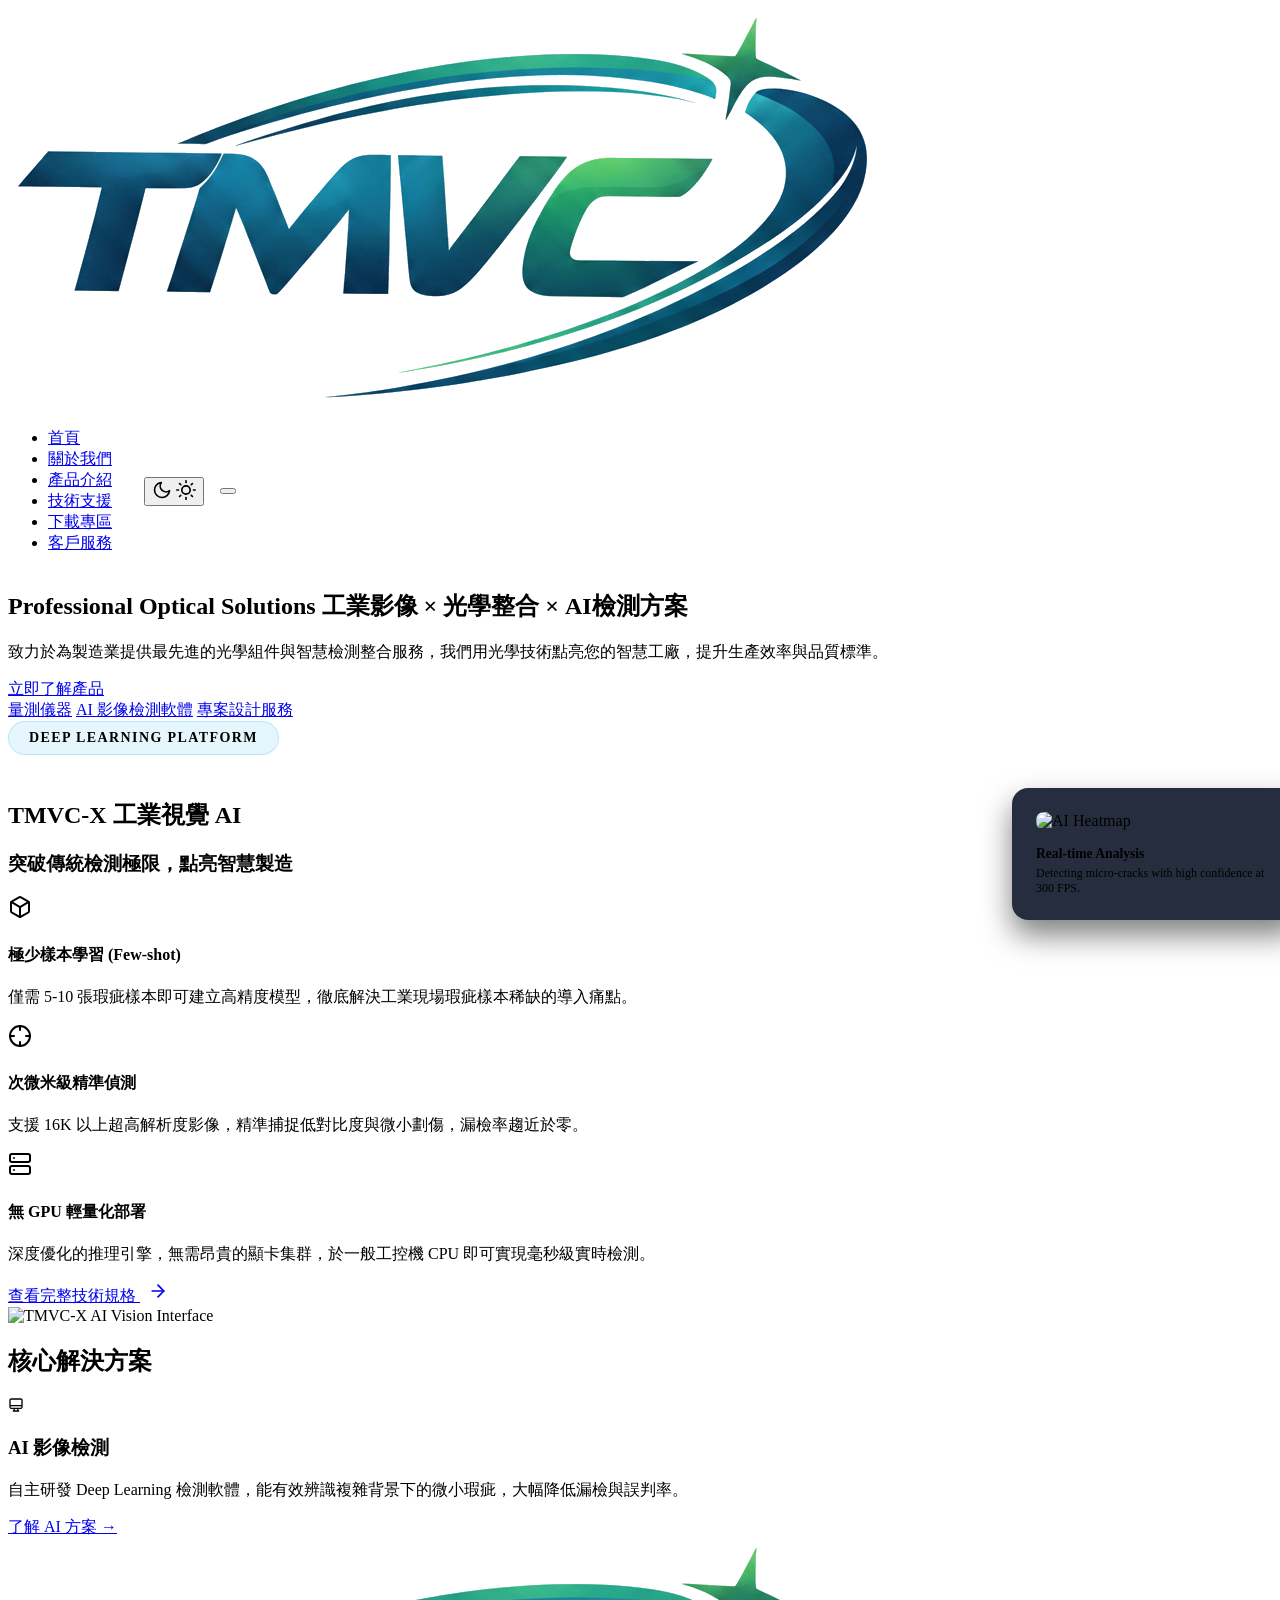
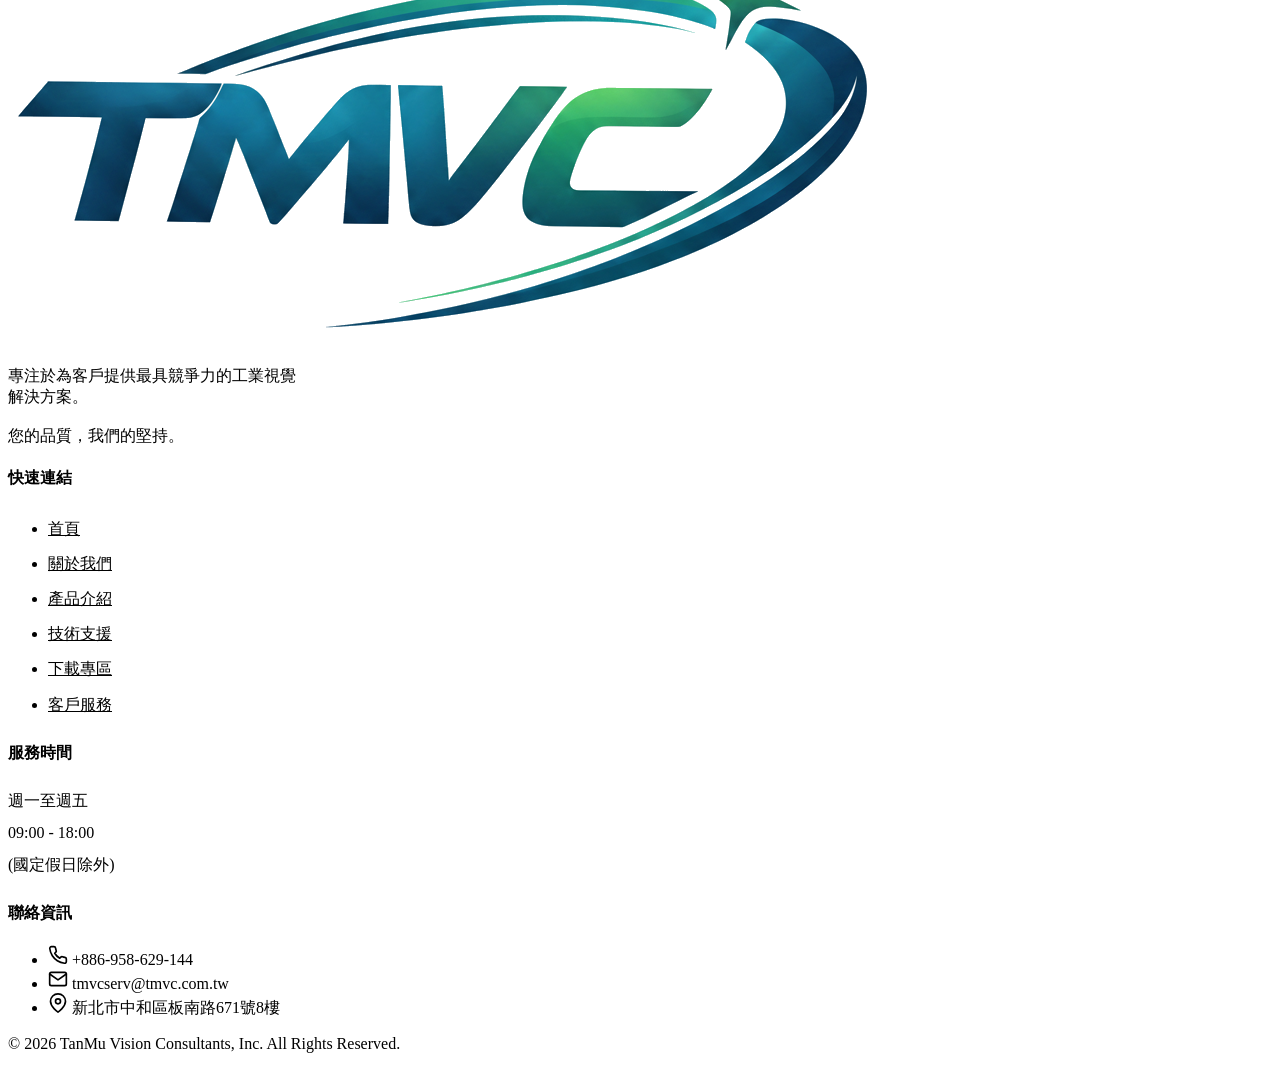
==== index.html @ 7041d78e "LOGO Rename" ====
<!DOCTYPE html>
<html lang="zh-TW">

<head>
    <meta charset="UTF-8">
    <meta name="viewport" content="width=device-width, initial-scale=1.0">
    <title>天目科技 | 工業影像與光學整合專家</title>
    <meta name="description" content="天目科技 - 專業工業影像、光學整合與AI檢測方案提供商。">

    <!-- Google Fonts -->
    <link rel="preconnect" href="https://fonts.googleapis.com">
    <link rel="preconnect" href="https://fonts.gstatic.com" crossorigin>
    <link
        href="https://fonts.googleapis.com/css2?family=Noto+Sans+TC:wght@300;400;500;700&family=Inter:wght@400;500;600;700&display=swap"
        rel="stylesheet">

    <link rel="stylesheet" href="styles.css">
    <link rel="stylesheet" href="index.css">
    <script>
        (function () {
            const savedTheme = sessionStorage.getItem('theme') || 'dark';
            document.documentElement.setAttribute('data-theme', savedTheme);
        })();
    </script>
</head>

<body>

    <!-- Header -->
    <header id="mainHeader">
        <div class="container nav-container">
            <a href="index.html" class="logo">
                <img src="images/TMVC_Logo.png" alt="天目科技">
            </a>

            <div class="header-right" style="display: flex; align-items: center; gap: 2rem;">
                <nav id="navMenu">
                    <ul>
                        <li><a href="index.html" class="active">首頁</a></li>
                        <li><a href="about.html">關於我們</a></li>
                        <li><a href="products.html">產品介紹</a></li>
                        <li><a href="support.html">技術支援</a></li>
                        <li><a href="downloads.html">下載專區</a></li>
                        <li><a href="contact.html">客戶服務</a></li>
                    </ul>
                </nav>

                <div class="header-actions" style="display: flex; align-items: center; gap: 1rem;">
                    <button class="theme-toggle" id="themeToggle" title="切換亮/暗模式">
                        <svg class="moon-icon" xmlns="http://www.w3.org/2000/svg" width="20" height="20"
                            viewBox="0 0 24 24" fill="none" stroke="currentColor" stroke-width="2"
                            stroke-linecap="round" stroke-linejoin="round">
                            <path d="M21 12.79A9 9 0 1 1 11.21 3 7 7 0 0 0 21 12.79z"></path>
                        </svg>
                        <svg class="sun-icon" xmlns="http://www.w3.org/2000/svg" width="20" height="20"
                            viewBox="0 0 24 24" fill="none" stroke="currentColor" stroke-width="2"
                            stroke-linecap="round" stroke-linejoin="round">
                            <circle cx="12" cy="12" r="5"></circle>
                            <line x1="12" y1="1" x2="12" y2="3"></line>
                            <line x1="12" y1="21" x2="12" y2="23"></line>
                            <line x1="4.22" y1="4.22" x2="5.64" y2="5.64"></line>
                            <line x1="18.36" y1="18.36" x2="19.78" y2="19.78"></line>
                            <line x1="1" y1="12" x2="3" y2="12"></line>
                            <line x1="21" y1="12" x2="23" y2="12"></line>
                            <line x1="4.22" y1="19.78" x2="5.64" y2="18.36"></line>
                            <line x1="18.36" y1="5.64" x2="19.78" y2="4.22"></line>
                        </svg>
                    </button>

                    <button class="mobile-nav-toggle" id="mobileNavToggle" aria-label="切換選單">
                        <span></span>
                        <span></span>
                        <span></span>
                    </button>
                </div>
            </div>
        </div>
    </header>

    <!-- Mobile Nav Overlay -->
    <div class="nav-overlay" id="navOverlay"></div>


    <!-- Hero Section -->
    <section class="hero">
        <div class="hero-bg"></div>
        <div class="hero-overlay"></div>
        <div class="hero-content">
            <h1>
                <span>Professional Optical Solutions</span>
                工業影像 × 光學整合 × AI檢測方案
            </h1>
            <p>致力於為製造業提供最先進的光學組件與智慧檢測整合服務，我們用光學技術點亮您的智慧工廠，提升生產效率與品質標準。</p>
            <a href="products.html" class="btn-primary">立即了解產品</a>
        </div>
    </section>

    <!-- Product Category Quick Access -->
    <section class="quick-access-section">
        <div class="container">
            <h2 class="section-title" style="display:none;">產品分類</h2> <!-- Hidden title for accessibility/structure -->
            <div class="category-grid">
                <!-- <a href="cameras.html" class="cat-btn">工業相機</a> -->
                <a href="measuring.html" class="cat-btn">量測儀器</a>
                <a href="software.html" class="cat-btn">AI 影像檢測軟體</a>
                <a href="products.html" class="cat-btn">專案設計服務</a>
            </div>
        </div>
    </section>

    <!-- Featured AI Solution -->
    <section class="ai-showcase">
        <div class="container">
            <div class="ai-showcase-grid">
                <!-- Left: Content -->
                <div class="ai-content">
                    <span class="badge"
                        style="display:inline-block; padding: 0.5rem 1.25rem; background: rgba(14, 165, 233, 0.1); color: var(--primary); border-radius: 50px; font-size: 0.875rem; font-weight: 600; margin-bottom: 1.5rem; text-transform: uppercase; letter-spacing: 0.1em; border: 1px solid rgba(14, 165, 233, 0.2);">Deep
                        Learning Platform</span>
                    <h2>TMVC-X 工業視覺 AI</h2>
                    <h3>突破傳統檢測極限，點亮智慧製造</h3>
                    <div class="ai-features-list">
                        <div class="ai-feature-item">
                            <div class="ai-feature-icon">
                                <svg xmlns="http://www.w3.org/2000/svg" width="24" height="24" viewBox="0 0 24 24"
                                    fill="none" stroke="currentColor" stroke-width="2" stroke-linecap="round"
                                    stroke-linejoin="round">
                                    <path
                                        d="M21 16V8a2 2 0 0 0-1-1.73l-7-4a2 2 0 0 0-2 0l-7 4A2 2 0 0 0 3 8v8a2 2 0 0 0 1 1.73l7 4a2 2 0 0 0 2 0l7-4A2 2 0 0 0 21 16z">
                                    </path>
                                    <polyline points="3.27 6.96 12 12.01 20.73 6.96"></polyline>
                                    <line x1="12" y1="22.08" x2="12" y2="12"></line>
                                </svg>
                            </div>
                            <div class="ai-feature-text">
                                <h4>極少樣本學習 (Few-shot)</h4>
                                <p>僅需 5-10 張瑕疵樣本即可建立高精度模型，徹底解決工業現場瑕疵樣本稀缺的導入痛點。</p>
                            </div>
                        </div>
                        <div class="ai-feature-item">
                            <div class="ai-feature-icon">
                                <svg xmlns="http://www.w3.org/2000/svg" width="24" height="24" viewBox="0 0 24 24"
                                    fill="none" stroke="currentColor" stroke-width="2" stroke-linecap="round"
                                    stroke-linejoin="round">
                                    <circle cx="12" cy="12" r="10"></circle>
                                    <line x1="22" y1="12" x2="18" y2="12"></line>
                                    <line x1="6" y1="12" x2="2" y2="12"></line>
                                    <line x1="12" y1="6" x2="12" y2="2"></line>
                                    <line x1="12" y1="22" x2="12" y2="18"></line>
                                </svg>
                            </div>
                            <div class="ai-feature-text">
                                <h4>次微米級精準偵測</h4>
                                <p>支援 16K 以上超高解析度影像，精準捕捉低對比度與微小劃傷，漏檢率趨近於零。</p>
                            </div>
                        </div>
                        <div class="ai-feature-item">
                            <div class="ai-feature-icon">
                                <svg xmlns="http://www.w3.org/2000/svg" width="24" height="24" viewBox="0 0 24 24"
                                    fill="none" stroke="currentColor" stroke-width="2" stroke-linecap="round"
                                    stroke-linejoin="round">
                                    <rect x="2" y="2" width="20" height="8" rx="2" ry="2"></rect>
                                    <rect x="2" y="14" width="20" height="8" rx="2" ry="2"></rect>
                                    <line x1="6" y1="6" x2="6" y2="6.01"></line>
                                    <line x1="6" y1="18" x2="6" y2="18.01"></line>
                                </svg>
                            </div>
                            <div class="ai-feature-text">
                                <h4>無 GPU 輕量化部署</h4>
                                <p>深度優化的推理引擎，無需昂貴的顯卡集群，於一般工控機 CPU 即可實現毫秒級實時檢測。</p>
                            </div>
                        </div>
                    </div>
                    <a href="software.html" class="btn-primary">
                        查看完整技術規格
                        <svg xmlns="http://www.w3.org/2000/svg" width="20" height="20" viewBox="0 0 24 24" fill="none"
                            stroke="currentColor" stroke-width="2" stroke-linecap="round" stroke-linejoin="round"
                            style="margin-left:8px;">
                            <line x1="5" y1="12" x2="19" y2="12"></line>
                            <polyline points="12 5 19 12 12 19"></polyline>
                        </svg>
                    </a>
                </div>

                <!-- Right: Image with decorative elements -->
                <div class="ai-image-box">
                    <div class="ai-main-img">
                        <img src="images/ai_vision_dashboard.png" alt="TMVC-X AI Vision Interface" id="mainAiImg">
                    </div>
                    <!-- Secondary floating image or scan effect overlay could be added here later -->
                    <div class="ai-floating-card"
                        style="position: absolute; bottom: -20px; right: -20px; background: rgba(15, 23, 42, 0.9); padding: 1.5rem; border-radius: 16px; border: 1px solid var(--accent); backdrop-filter: blur(10px); box-shadow: 0 15px 30px rgba(0,0,0,0.5); z-index: 5; max-width: 240px; animation: float 6s ease-in-out infinite;">
                        <img src="images/ai_defect_heatmap.png" alt="AI Heatmap"
                            style="border-radius: 8px; margin-bottom: 1rem;">
                        <div
                            style="font-size: 0.85rem; font-weight: 600; color: var(--accent); margin-bottom: 0.25rem;">
                            Real-time Analysis</div>
                        <div style="font-size: 0.75rem; color: var(--text-gray);">Detecting micro-cracks with high
                            confidence at 300 FPS.</div>
                    </div>
                </div>
            </div>
        </div>
    </section>

    <!-- Core Solutions Cards -->
    <section class="features" id="products">
        <div class="container">
            <h2 class="section-title">核心解決方案</h2>
            <div class="features-grid">
                <!-- Card 1 (Temporarily Hidden)
                <div class="card">
                    <div class="card-icon">
                        <svg xmlns="http://www.w3.org/2000/svg" fill="none" viewBox="0 0 24 24" stroke="currentColor"
                            stroke-width="2" width="1em" height="1em">
                            <path stroke-linecap="round" stroke-linejoin="round"
                                d="M3 9a2 2 0 012-2h.93a2 2 0 001.664-.89l.812-1.22A2 2 0 0110.07 4h3.86a2 2 0 011.664.89l.812 1.22A2 2 0 0018.07 7H19a2 2 0 012 2v9a2 2 0 01-2 2H5a2 2 0 01-2-2V9z" />
                            <path stroke-linecap="round" stroke-linejoin="round" d="M15 13a3 3 0 11-6 0 3 3 0 016 0z" />
                        </svg>
                    </div>
                    <h3>工業相機</h3>
                    <p>提供面陣、線掃描及 3D 相機等多元選擇。具備高解析度、高幀率特性，滿足半導體、面板等精密產業需求。</p>
                    <a href="cameras.html" class="card-link">查看系列產品 <span>&rarr;</span></a>
                </div>
                -->

                <!-- Card 2 -->
                <!-- Card 2 (Temporarily Hidden)
                <div class="card">
                    <div class="card-icon">
                        <svg xmlns="http://www.w3.org/2000/svg" fill="none" viewBox="0 0 24 24" stroke="currentColor"
                            stroke-width="2" width="1em" height="1em">
                            <path stroke-linecap="round" stroke-linejoin="round" d="M15 12a3 3 0 11-6 0 3 3 0 016 0z" />
                            <path stroke-linecap="round" stroke-linejoin="round"
                                d="M2.458 12C3.732 7.943 7.523 5 12 5c4.478 0 8.268 2.943 9.542 7-1.274 4.057-5.064 7-9.542 7-4.477 0-8.268-2.943-9.542-7z" />
                        </svg>
                    </div>
                    <h3>光學鏡頭與光源</h3>
                    <p>精選遠心鏡頭、微距鏡頭及專業機器視覺光源。針對不同材質與環境，提供最佳成像解決方案。</p>
                    <a href="products.html" class="card-link">探索光學配件 <span>&rarr;</span></a>
                </div>
                -->

                <!-- Card 3 -->
                <div class="card">
                    <div class="card-icon">
                        <svg xmlns="http://www.w3.org/2000/svg" fill="none" viewBox="0 0 24 24" stroke="currentColor"
                            stroke-width="2" width="1em" height="1em">
                            <path stroke-linecap="round" stroke-linejoin="round"
                                d="M9.75 17L9 20l-1 1h8l-1-1-.75-3M3 13h18M5 17h14a2 2 0 002-2V5a2 2 0 00-2-2H5a2 2 0 00-2 2v10a2 2 0 002 2z" />
                        </svg>
                    </div>
                    <h3>AI 影像檢測</h3>
                    <p>自主研發 Deep Learning 檢測軟體，能有效辨識複雜背景下的微小瑕疵，大幅降低漏檢與誤判率。</p>
                    <a href="software.html" class="card-link">了解 AI 方案 <span>&rarr;</span></a>
                </div>
            </div>
        </div>
    </section>

    <!-- Footer -->
    <footer>
        <div class="container">
            <div class="footer-grid">
                <div class="footer-col">
                    <div class="logo" style="margin-bottom: 1.5rem;">
                        <img src="images/TMVC_Logo.png" alt="天目科技">
                    </div>
                    <p style="color: var(--text-gray); max-width: 300px;">
                        專注於為客戶提供最具競爭力的工業視覺解決方案。
                        <br><br>
                        您的品質，我們的堅持。
                    </p>
                </div>

                <div class="footer-col">
                    <h4>快速連結</h4>
                    <ul style="line-height: 2.2;">
                        <li><a href="index.html" style="color: var(--text-gray);">首頁</a></li>
                        <li><a href="about.html" style="color: var(--text-gray);">關於我們</a></li>
                        <li><a href="products.html" style="color: var(--text-gray);">產品介紹</a></li>
                        <li><a href="support.html" style="color: var(--text-gray);">技術支援</a></li>
                        <li><a href="downloads.html" style="color: var(--text-gray);">下載專區</a></li>
                        <li><a href="contact.html" style="color: var(--text-gray);">客戶服務</a></li>
                    </ul>
                </div>

                <div class="footer-col">
                    <h4>服務時間</h4>
                    <p style="color: var(--text-gray); line-height: 2;">
                        週一至週五<br>
                        09:00 - 18:00<br>
                        (國定假日除外)
                    </p>
                </div>

                <div class="footer-col">
                    <h4>聯絡資訊</h4>
                    <ul class="contact-list">
                        <li>
                            <svg xmlns="http://www.w3.org/2000/svg" width="20" height="20" viewBox="0 0 24 24"
                                fill="none" stroke="currentColor" stroke-width="2" stroke-linecap="round"
                                stroke-linejoin="round">
                                <path
                                    d="M22 16.92v3a2 2 0 0 1-2.18 2 19.79 19.79 0 0 1-8.63-3.07 19.5 19.5 0 0 1-6-6 19.79 19.79 0 0 1-3.07-8.67A2 2 0 0 1 4.11 2h3a2 2 0 0 1 2 1.72 12.84 12.84 0 0 0 .7 2.81 2 2 0 0 1-.45 2.11L8.09 9.91a16 16 0 0 0 6 6l1.27-1.27a2 2 0 0 1 2.11-.45 12.84 12.84 0 0 0 2.81.7A2 2 0 0 1 22 16.92z">
                                </path>
                            </svg>
                            <span>+886-958-629-144</span>
                        </li>
                        <li>
                            <svg xmlns="http://www.w3.org/2000/svg" width="20" height="20" viewBox="0 0 24 24"
                                fill="none" stroke="currentColor" stroke-width="2" stroke-linecap="round"
                                stroke-linejoin="round">
                                <path d="M4 4h16c1.1 0 2 .9 2 2v12c0 1.1-.9 2-2 2H4c-1.1 0-2-.9-2-2V6c0-1.1.9-2 2-2z">
                                </path>
                                <polyline points="22,6 12,13 2,6"></polyline>
                            </svg>
                            <span>tmvcserv@tmvc.com.tw</span>
                        </li>
                        <li>
                            <svg xmlns="http://www.w3.org/2000/svg" width="20" height="20" viewBox="0 0 24 24"
                                fill="none" stroke="currentColor" stroke-width="2" stroke-linecap="round"
                                stroke-linejoin="round">
                                <path d="M21 10c0 7-9 13-9 13s-9-6-9-13a9 9 0 0 1 18 0z"></path>
                                <circle cx="12" cy="10" r="3"></circle>
                            </svg>
                            <span>新北市中和區板南路671號8樓</span>
                        </li>
                    </ul>
                </div>
            </div>
            <div class="copyright">
                <p>&copy; 2026 TanMu Vision Consultants, Inc. All Rights Reserved.</p>
            </div>
        </div>
    </footer>

    <script>
        // 主題切換邏輯
        const themeToggle = document.getElementById('themeToggle');
        themeToggle.addEventListener('click', () => {
            const currentTheme = document.documentElement.getAttribute('data-theme');
            const newTheme = currentTheme === 'dark' ? 'light' : 'dark';
            document.documentElement.setAttribute('data-theme', newTheme);
            sessionStorage.setItem('theme', newTheme);
        });

        // 滾動行為邏輯 (Hide/Show Header)
        const header = document.getElementById('mainHeader');
        let lastScroll = 0;
        const scrollThreshold = 100;

        window.addEventListener('scroll', () => {
            const currentScroll = window.pageYOffset;

            if (currentScroll <= 0) {
                header.classList.remove('header-hidden');
                header.classList.remove('header-scrolled');
                return;
            }

            if (currentScroll > scrollThreshold) {
                header.classList.add('header-scrolled');
            } else {
                header.classList.remove('header-scrolled');
            }

            if (currentScroll > lastScroll && !document.body.classList.contains('nav-active')) {
                header.classList.add('header-hidden');
            } else {
                header.classList.remove('header-hidden');
            }
            lastScroll = currentScroll;
        });

        // 行動版選單切換
        const mobileNavToggle = document.getElementById('mobileNavToggle');
        const navOverlay = document.getElementById('navOverlay');
        const navLinks = document.querySelectorAll('#navMenu a');

        const toggleNav = () => {
            document.body.classList.toggle('nav-active');
        };

        mobileNavToggle.addEventListener('click', toggleNav);
        navOverlay.addEventListener('click', toggleNav);

        navLinks.forEach(link => {
            link.addEventListener('click', () => {
                document.body.classList.remove('nav-active');
            });
        });
    </script>
</body>

</html>
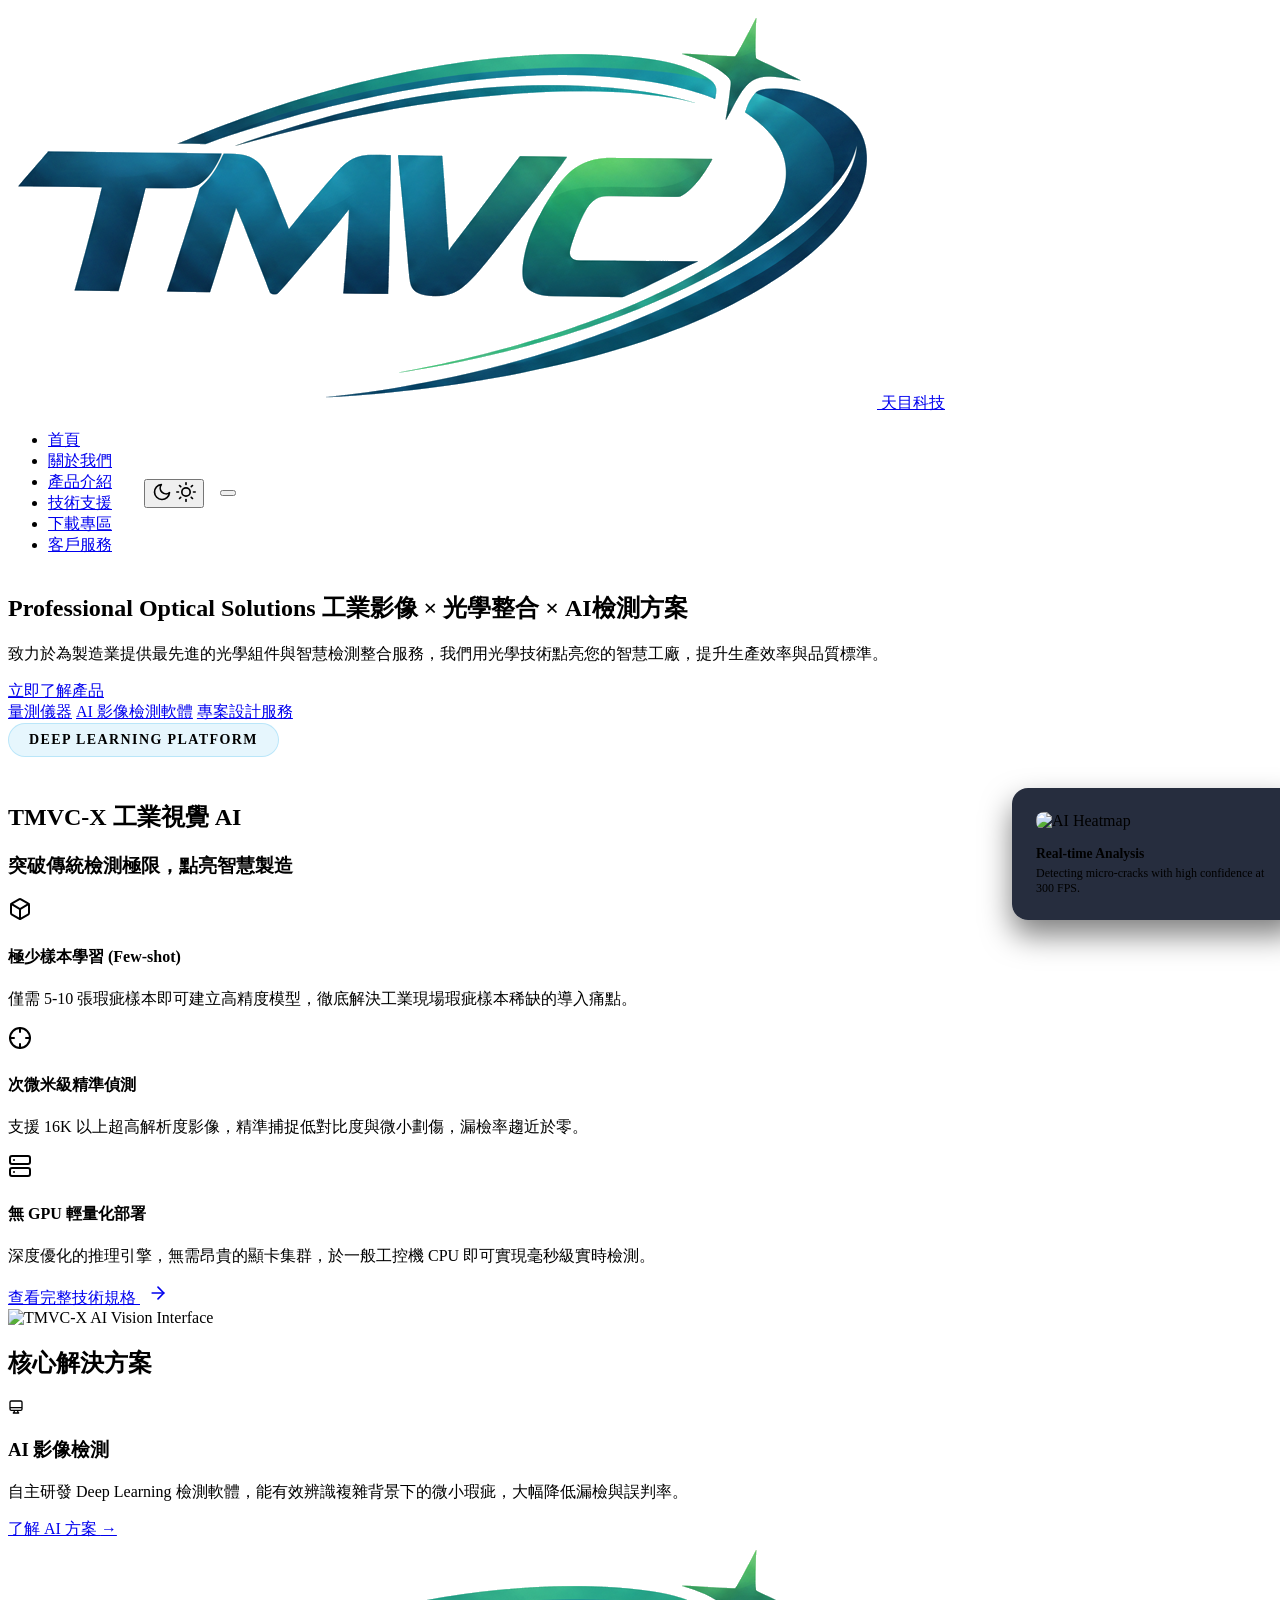
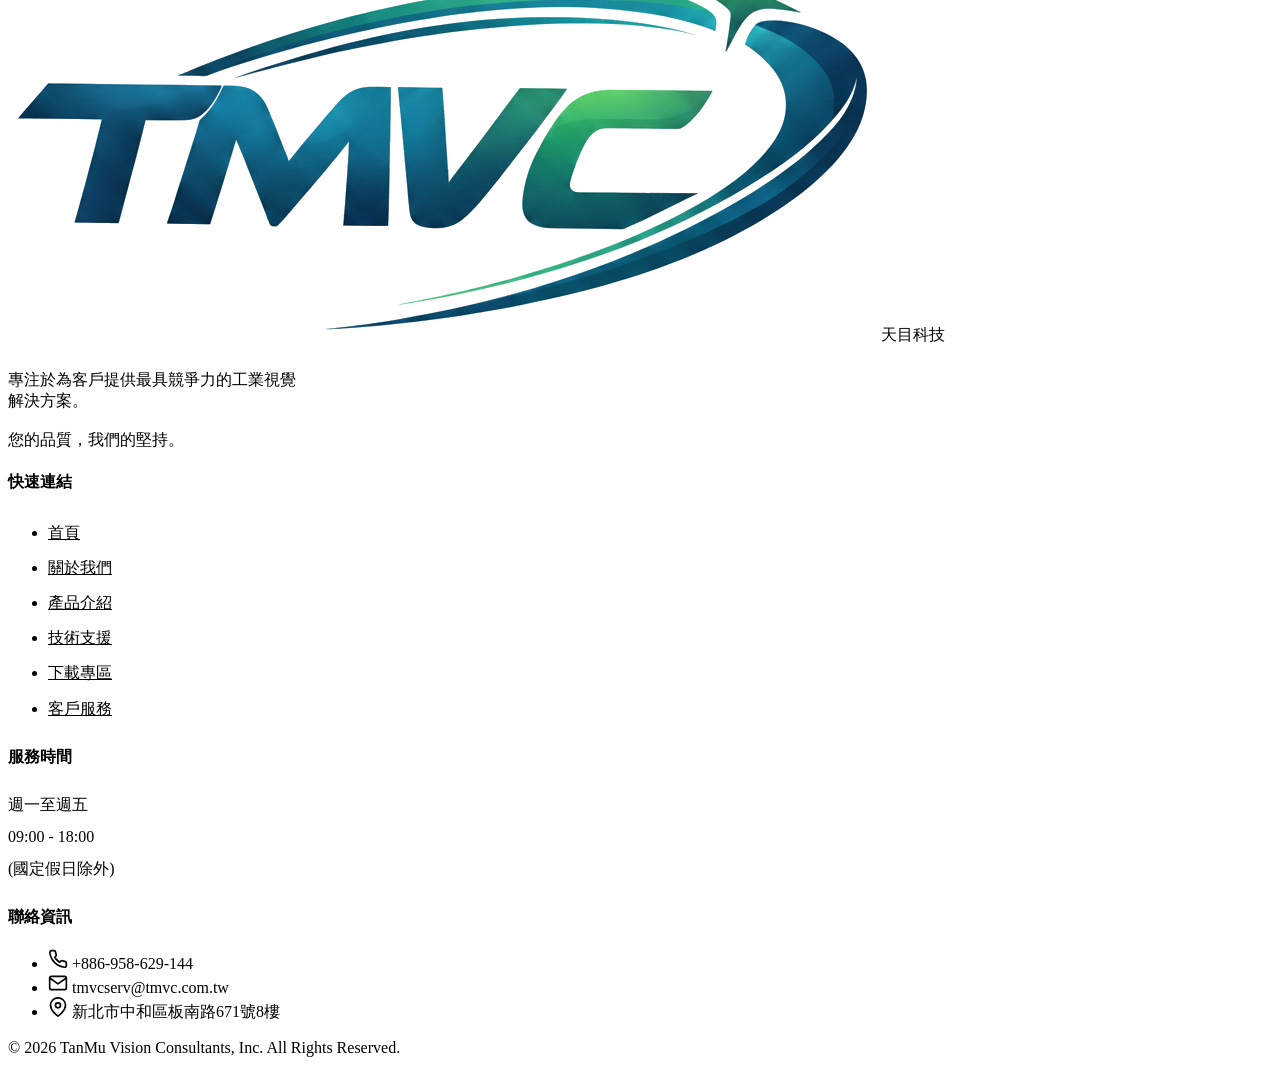
==== commit f807efe3: "Update Logo+Title" ====
--- a/index.html
+++ b/index.html
@@ -31,6 +31,7 @@
         <div class="container nav-container">
             <a href="index.html" class="logo">
                 <img src="images/TMVC_Logo.png" alt="天目科技">
+                <span>天目科技</span>
             </a>
 
             <div class="header-right" style="display: flex; align-items: center; gap: 2rem;">
@@ -265,6 +266,7 @@
                 <div class="footer-col">
                     <div class="logo" style="margin-bottom: 1.5rem;">
                         <img src="images/TMVC_Logo.png" alt="天目科技">
+                        <span>天目科技</span>
                     </div>
                     <p style="color: var(--text-gray); max-width: 300px;">
                         專注於為客戶提供最具競爭力的工業視覺解決方案。
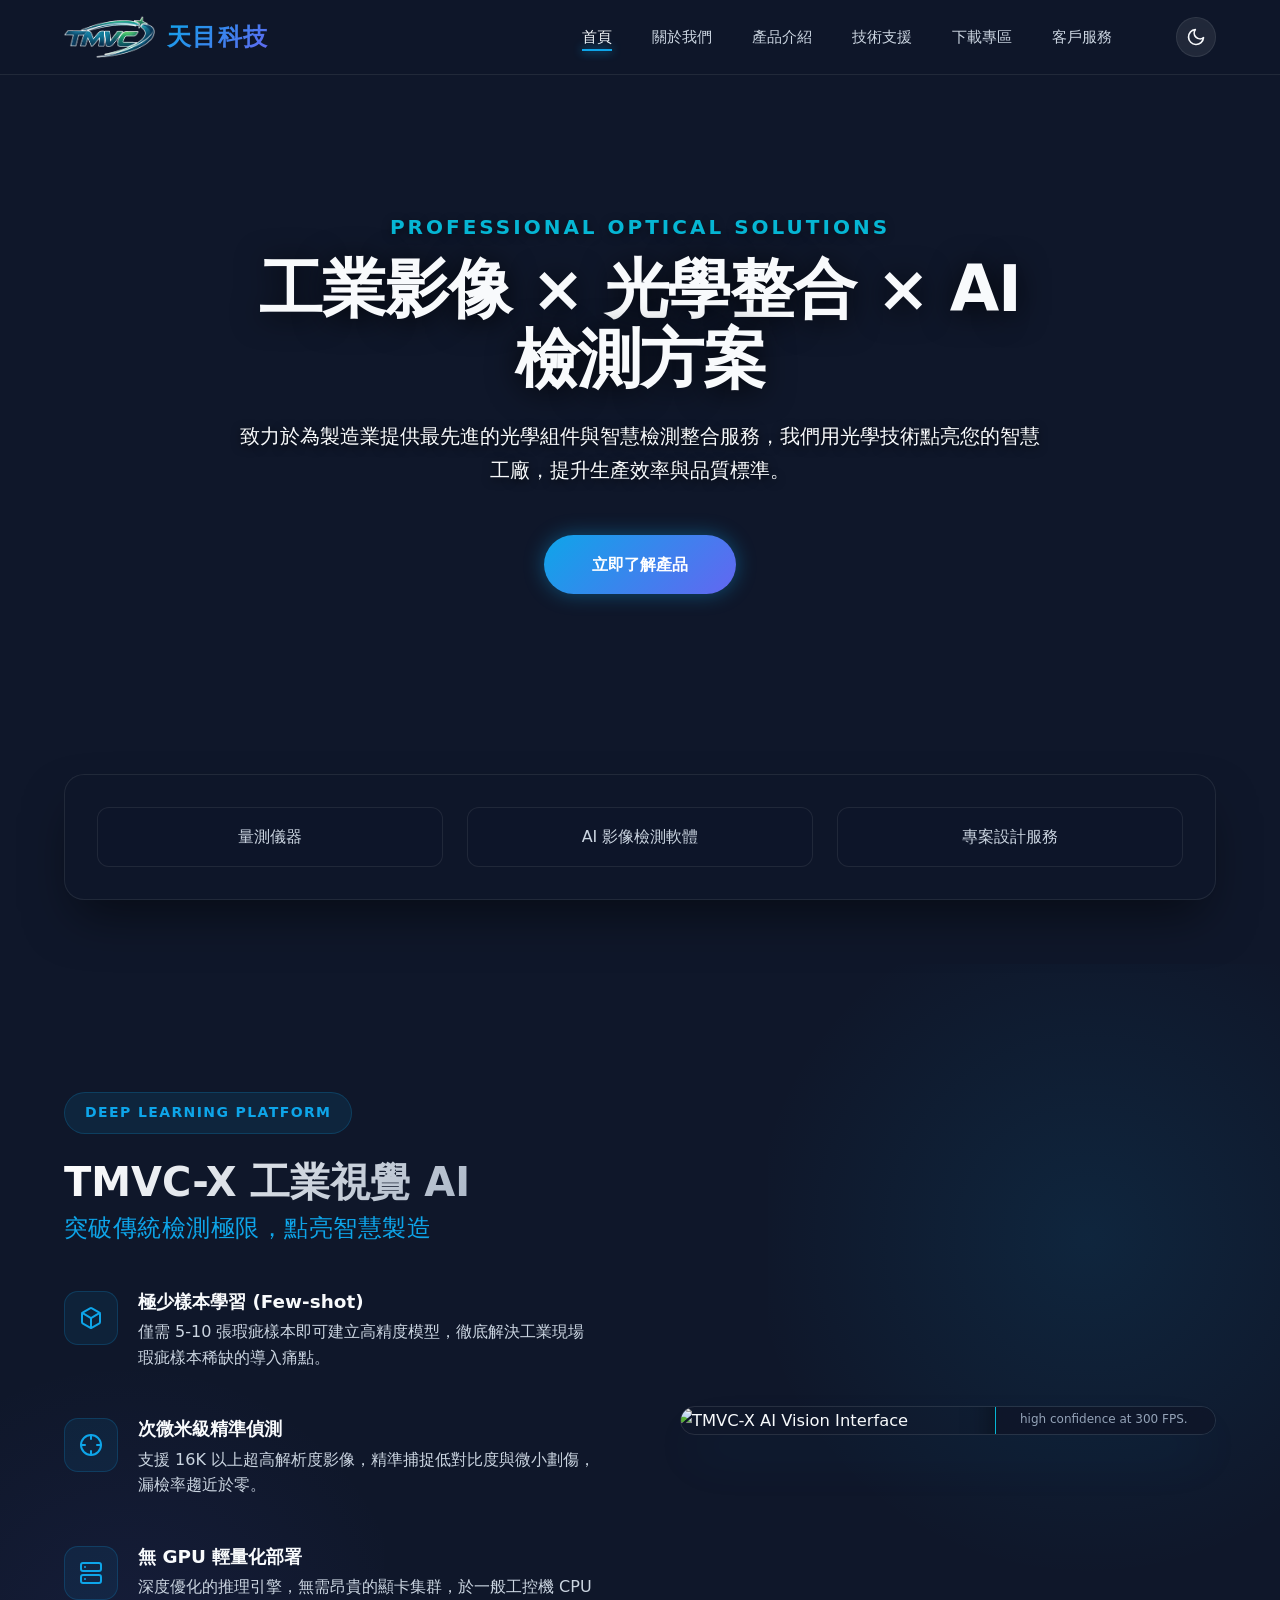
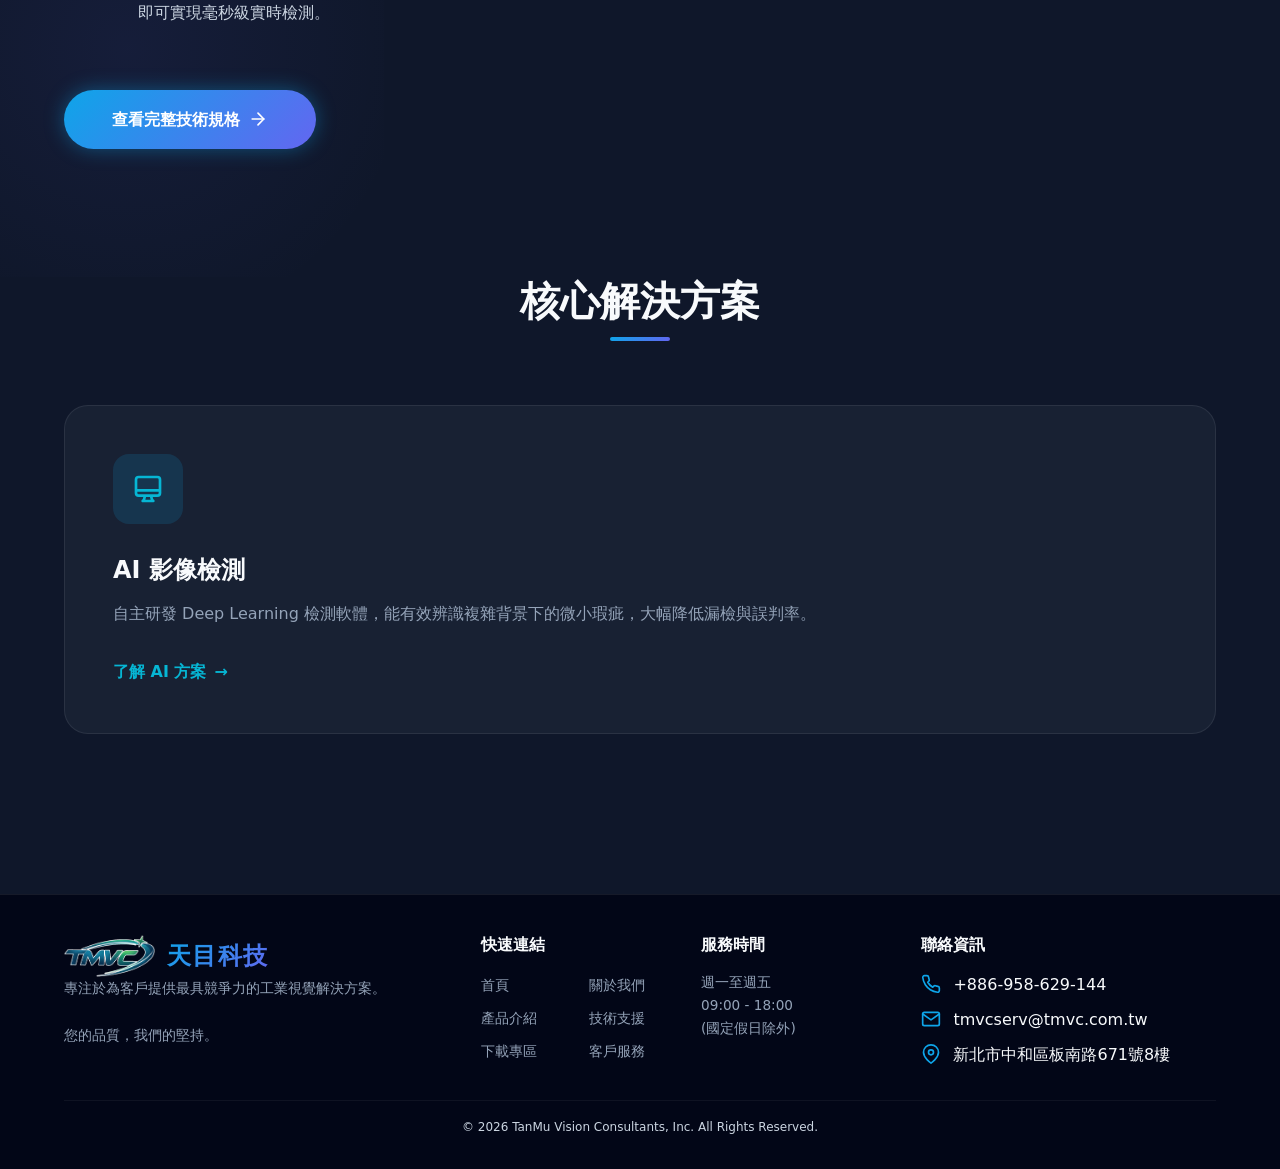
==== commit cdcd44e0: "Footer & JScripts" ====
--- a/index.html
+++ b/index.html
@@ -22,6 +22,7 @@
             document.documentElement.setAttribute('data-theme', savedTheme);
         })();
     </script>
+    <script src="main.js" defer></script>
 </head>
 
 <body>
@@ -264,11 +265,11 @@
         <div class="container">
             <div class="footer-grid">
                 <div class="footer-col">
-                    <div class="logo" style="margin-bottom: 1.5rem;">
+                    <div class="logo">
                         <img src="images/TMVC_Logo.png" alt="天目科技">
                         <span>天目科技</span>
                     </div>
-                    <p style="color: var(--text-gray); max-width: 300px;">
+                    <p>
                         專注於為客戶提供最具競爭力的工業視覺解決方案。
                         <br><br>
                         您的品質，我們的堅持。
@@ -277,19 +278,19 @@
 
                 <div class="footer-col">
                     <h4>快速連結</h4>
-                    <ul style="line-height: 2.2;">
-                        <li><a href="index.html" style="color: var(--text-gray);">首頁</a></li>
-                        <li><a href="about.html" style="color: var(--text-gray);">關於我們</a></li>
-                        <li><a href="products.html" style="color: var(--text-gray);">產品介紹</a></li>
-                        <li><a href="support.html" style="color: var(--text-gray);">技術支援</a></li>
-                        <li><a href="downloads.html" style="color: var(--text-gray);">下載專區</a></li>
-                        <li><a href="contact.html" style="color: var(--text-gray);">客戶服務</a></li>
+                    <ul class="footer-links-grid">
+                        <li><a href="index.html">首頁</a></li>
+                        <li><a href="about.html">關於我們</a></li>
+                        <li><a href="products.html">產品介紹</a></li>
+                        <li><a href="support.html">技術支援</a></li>
+                        <li><a href="downloads.html">下載專區</a></li>
+                        <li><a href="contact.html">客戶服務</a></li>
                     </ul>
                 </div>
 
                 <div class="footer-col">
                     <h4>服務時間</h4>
-                    <p style="color: var(--text-gray); line-height: 2;">
+                    <p>
                         週一至週五<br>
                         09:00 - 18:00<br>
                         (國定假日除外)
@@ -337,62 +338,6 @@
         </div>
     </footer>
 
-    <script>
-        // 主題切換邏輯
-        const themeToggle = document.getElementById('themeToggle');
-        themeToggle.addEventListener('click', () => {
-            const currentTheme = document.documentElement.getAttribute('data-theme');
-            const newTheme = currentTheme === 'dark' ? 'light' : 'dark';
-            document.documentElement.setAttribute('data-theme', newTheme);
-            sessionStorage.setItem('theme', newTheme);
-        });
-
-        // 滾動行為邏輯 (Hide/Show Header)
-        const header = document.getElementById('mainHeader');
-        let lastScroll = 0;
-        const scrollThreshold = 100;
-
-        window.addEventListener('scroll', () => {
-            const currentScroll = window.pageYOffset;
-
-            if (currentScroll <= 0) {
-                header.classList.remove('header-hidden');
-                header.classList.remove('header-scrolled');
-                return;
-            }
-
-            if (currentScroll > scrollThreshold) {
-                header.classList.add('header-scrolled');
-            } else {
-                header.classList.remove('header-scrolled');
-            }
-
-            if (currentScroll > lastScroll && !document.body.classList.contains('nav-active')) {
-                header.classList.add('header-hidden');
-            } else {
-                header.classList.remove('header-hidden');
-            }
-            lastScroll = currentScroll;
-        });
-
-        // 行動版選單切換
-        const mobileNavToggle = document.getElementById('mobileNavToggle');
-        const navOverlay = document.getElementById('navOverlay');
-        const navLinks = document.querySelectorAll('#navMenu a');
-
-        const toggleNav = () => {
-            document.body.classList.toggle('nav-active');
-        };
-
-        mobileNavToggle.addEventListener('click', toggleNav);
-        navOverlay.addEventListener('click', toggleNav);
-
-        navLinks.forEach(link => {
-            link.addEventListener('click', () => {
-                document.body.classList.remove('nav-active');
-            });
-        });
-    </script>
 </body>
 
 </html>
--- a/styles.css
+++ b/styles.css
@@ -0,0 +1,660 @@
+/* 
+   TMVC Shared Design System - Styles.css
+   天目科技 - 全站共用樣式表
+*/
+
+:root {
+    /* 品牌顏色 - 不隨主題改變 */
+    --primary: #0ea5e9;
+    --primary-dark: #0284c7;
+    --secondary: #6366f1;
+    --accent: #06b6d4;
+    --gradient-main: linear-gradient(135deg, #0ea5e9 0%, #6366f1 100%);
+
+    /* 預設暗色模式變數 (Default Dark Mode) */
+    --dark-bg: #0f172a;
+    --section-bg: #1e293b;
+    --card-bg: rgba(30, 41, 59, 0.6);
+    --text-light: #f8fafc;
+    --text-dim: #cbd5e1;
+    --text-gray: #94a3b8;
+    --glass: rgba(15, 23, 42, 0.85);
+    --nav-bg: rgba(15, 23, 42, 0.85);
+    --footer-bg: #020617;
+    --glass-border: rgba(255, 255, 255, 0.08);
+    --shadow-color: rgba(0, 0, 0, 0.5);
+    --input-bg: rgba(15, 23, 42, 0.6);
+
+    /* 間距階梯 (Spacing Scale) */
+    --space-1: 0.5rem;
+    --space-2: 1rem;
+    --space-3: 1.5rem;
+    --space-4: 2.5rem;
+    --space-5: 4rem;
+    --space-6: 6rem;
+
+    /* 尺寸與裝飾 (Sizes & Radius) */
+    --container-width: 1200px;
+    --radius-sm: 8px;
+    --radius-md: 12px;
+    --radius-lg: 20px;
+    --radius-xl: 30px;
+    --shadow-sm: 0 4px 6px -1px rgba(0, 0, 0, 0.1);
+    --shadow-md: 0 10px 15px -3px rgba(0, 0, 0, 0.2);
+    --shadow-lg: 0 20px 25px -5px rgba(0, 0, 0, 0.3);
+    --transition: all 0.3s cubic-bezier(0.4, 0, 0.2, 1);
+}
+
+/* 亮色模式覆蓋 (Light Mode Overrides) */
+[data-theme="light"] {
+    --dark-bg: #f8fafc;
+    --section-bg: #f1f5f9;
+    --card-bg: #ffffff;
+    --text-light: #0f172a;
+    --text-dim: #334155;
+    --text-gray: #64748b;
+    --glass: rgba(255, 255, 255, 0.85);
+    --nav-bg: rgba(255, 255, 255, 0.85);
+    --footer-bg: #f1f5f9;
+    --glass-border: rgba(0, 0, 0, 0.1);
+    --shadow-color: rgba(0, 0, 0, 0.1);
+    --input-bg: #ffffff;
+}
+
+[data-theme="light"] .btn-secondary {
+    background: rgba(15, 23, 42, 0.05);
+    /* 淺灰背景 */
+    color: #0f172a;
+    /* 深色文字 */
+    border-color: rgba(0, 0, 0, 0.1);
+}
+
+[data-theme="light"] .btn-secondary:hover {
+    background: rgba(15, 23, 42, 0.1);
+    border-color: var(--primary);
+}
+
+/* 基礎重設 (Reset & Base) */
+* {
+    margin: 0;
+    padding: 0;
+    box-sizing: border-box;
+}
+
+html {
+    scroll-behavior: smooth;
+}
+
+body {
+    font-family: 'Inter', 'Noto Sans TC', system-ui, -apple-system, sans-serif;
+    background-color: var(--dark-bg);
+    color: var(--text-light);
+    line-height: 1.7;
+    overflow-x: hidden;
+    -webkit-font-smoothing: antialiased;
+}
+
+a {
+    text-decoration: none;
+    color: inherit;
+    transition: var(--transition);
+}
+
+ul {
+    list-style: none;
+}
+
+img {
+    max-width: 100%;
+    display: block;
+}
+
+/* 佈局容器 (Layout Container) */
+.container {
+    max-width: var(--container-width);
+    margin: 0 auto;
+    padding: 0 var(--space-3);
+}
+
+/* 文字排版 (Typography) */
+h1,
+h2,
+h3,
+h4 {
+    font-weight: 700;
+    line-height: 1.2;
+    margin-bottom: var(--space-2);
+}
+
+h1 {
+    font-size: clamp(2.5rem, 5vw, 3.5rem);
+}
+
+h2 {
+    font-size: clamp(1.75rem, 4vw, 2.5rem);
+}
+
+h3 {
+    font-size: 1.5rem;
+}
+
+p {
+    margin-bottom: var(--space-2);
+    color: var(--text-dim);
+}
+
+.text-center {
+    text-align: center;
+}
+
+.text-gradient {
+    background: var(--gradient-main);
+    -webkit-background-clip: text;
+    background-clip: text;
+    -webkit-text-fill-color: transparent;
+}
+
+/* 標題裝飾 (Section Titles) */
+.section-title {
+    text-align: center;
+    margin-bottom: var(--space-5);
+    position: relative;
+    padding-bottom: var(--space-2);
+}
+
+.section-title::after {
+    content: '';
+    position: absolute;
+    bottom: 0;
+    left: 50%;
+    transform: translateX(-50%);
+    width: 60px;
+    height: 4px;
+    background: var(--gradient-main);
+    border-radius: 2px;
+}
+
+/* 按鈕樣式 (Buttons) */
+.btn {
+    display: inline-flex;
+    align-items: center;
+    justify-content: center;
+    gap: 12px;
+    padding: 1rem 3rem;
+    border-radius: 50px;
+    font-weight: 600;
+    cursor: pointer;
+    transition: var(--transition);
+    border: none;
+    font-family: inherit;
+    text-decoration: none;
+}
+
+.btn-primary {
+    background: var(--gradient-main);
+    color: white;
+    box-shadow: 0 0 20px rgba(14, 165, 233, 0.4);
+    display: inline-flex;
+    align-items: center;
+    justify-content: center;
+    padding: 1rem 3rem;
+    border-radius: 50px;
+    font-weight: 600;
+}
+
+.btn-primary:hover {
+    transform: translateY(-3px);
+    box-shadow: 0 0 30px rgba(14, 165, 233, 0.6);
+}
+
+.btn-secondary {
+    background: rgba(255, 255, 255, 0.1);
+    color: var(--text-light);
+    backdrop-filter: blur(4px);
+    border: 1px solid var(--glass-border);
+}
+
+.btn-secondary:hover {
+    background: rgba(255, 255, 255, 0.2);
+    border-color: var(--primary);
+}
+
+.btn-outline {
+    background: transparent;
+    border: 1px solid var(--primary);
+    color: var(--primary);
+}
+
+.btn-outline:hover {
+    background: var(--primary);
+    color: white;
+}
+
+/* 卡片基礎 (Card Base) */
+.card,
+.feature-card,
+.advantage-card,
+.challenge-card {
+    background: var(--card-bg);
+    border: 1px solid var(--glass-border);
+    border-radius: var(--radius-lg);
+    padding: var(--space-4);
+    transition: var(--transition);
+    height: 100%;
+    display: flex;
+    flex-direction: column;
+}
+
+.card:hover,
+.feature-card:hover,
+.advantage-card:hover,
+.challenge-card:hover {
+    transform: translateY(-8px);
+    border-color: var(--primary);
+    box-shadow: 0 20px 40px -10px var(--shadow-color);
+    background: var(--card-bg);
+}
+
+/* 導覽列 (Header & Nav) */
+header {
+    position: fixed;
+    top: 0;
+    width: 100%;
+    z-index: 1000;
+    padding: var(--space-2) 0;
+    background: var(--nav-bg);
+    backdrop-filter: blur(16px);
+    border-bottom: 1px solid var(--glass-border);
+    transition: background 0.3s ease, border-color 0.3s ease;
+}
+
+.nav-container {
+    display: flex;
+    justify-content: space-between;
+    align-items: center;
+}
+
+.theme-toggle {
+    background: var(--glass-border);
+    border: 1px solid var(--glass-border);
+    color: var(--text-light);
+    width: 40px;
+    height: 40px;
+    border-radius: 50%;
+    display: flex;
+    align-items: center;
+    justify-content: center;
+    cursor: pointer;
+    transition: all 0.3s ease;
+    margin-left: 2rem;
+}
+
+.theme-toggle:hover {
+    background: var(--primary);
+    color: white;
+    transform: scale(1.1);
+}
+
+.theme-toggle .sun-icon {
+    display: none;
+}
+
+[data-theme="light"] .theme-toggle .sun-icon {
+    display: block;
+}
+
+[data-theme="light"] .theme-toggle .moon-icon {
+    display: none;
+}
+
+.logo {
+    display: flex;
+    align-items: center;
+    gap: 12px;
+    text-decoration: none;
+    height: 42px;
+    /* Set a consistent height for the logo container */
+}
+
+.logo img {
+    height: 100%;
+    width: auto;
+    display: block;
+}
+
+.logo span {
+    font-size: 1.5rem;
+    font-weight: 700;
+    letter-spacing: 0.05em;
+    background: var(--gradient-main);
+    -webkit-background-clip: text;
+    background-clip: text;
+    -webkit-text-fill-color: transparent;
+}
+
+
+nav ul {
+    display: flex;
+    gap: var(--space-4);
+}
+
+nav a {
+    font-size: 0.95rem;
+    font-weight: 500;
+    color: var(--text-dim);
+    position: relative;
+}
+
+nav a:hover,
+nav a.active {
+    color: var(--text-light);
+}
+
+nav a.active::after {
+    content: '';
+    position: absolute;
+    bottom: -5px;
+    left: 0;
+    width: 100%;
+    height: 2px;
+    background: var(--primary);
+    box-shadow: 0 0 10px var(--primary);
+}
+
+/* 頁面英雄區塊 (Common Hero) */
+.page-hero {
+    padding: 180px 0 80px;
+    background: radial-gradient(circle at 50% 0%, rgba(14, 165, 233, 0.15), transparent 60%);
+    text-align: center;
+}
+
+/* 頁尾 (Footer) */
+footer {
+    background: var(--footer-bg);
+    padding: var(--space-4) 0 var(--space-2);
+    border-top: 1px solid var(--glass-border);
+    margin-top: var(--space-5);
+    transition: background 0.3s ease, border-color 0.3s ease;
+}
+
+.footer-grid {
+    display: grid;
+    grid-template-columns: 2fr 1fr 1fr 1.5fr;
+    gap: var(--space-3);
+    border-bottom: 1px solid rgba(255, 255, 255, 0.05);
+    padding-bottom: var(--space-3);
+    margin-bottom: var(--space-2);
+}
+
+.footer-col h4 {
+    color: var(--text-light);
+    margin-bottom: var(--space-2);
+    font-size: 1rem;
+}
+
+.footer-col ul li {
+    margin-bottom: var(--space-1);
+}
+
+.footer-col p,
+.footer-col a {
+    color: var(--text-gray);
+    font-size: 0.85rem;
+}
+
+.footer-col a:hover {
+    color: var(--primary);
+    padding-left: 5px;
+}
+
+.footer-links-grid {
+    display: grid;
+    grid-template-columns: repeat(2, 1fr);
+    gap: 6px 20px;
+    margin-top: 2px;
+}
+
+.footer-links-grid li {
+    margin-bottom: 0 !important;
+}
+
+.footer-links-grid a {
+    white-space: nowrap;
+}
+
+@media (max-width: 480px) {
+    .footer-links-grid {
+        grid-template-columns: 1fr;
+    }
+}
+
+.contact-list li {
+    display: flex;
+    align-items: center;
+    gap: 12px;
+}
+
+.contact-list svg {
+    flex-shrink: 0;
+    color: var(--primary);
+}
+
+.copyright {
+    text-align: center;
+    color: #475569;
+    font-size: 0.75rem;
+}
+
+/* 響應式調整 (Responsive) */
+@media (max-width: 1024px) {
+    .container {
+        padding: 0 var(--space-2);
+    }
+
+    .footer-grid {
+        grid-template-columns: 1fr 1fr;
+        gap: var(--space-4);
+    }
+}
+
+@media (max-width: 768px) {
+    footer {
+        padding: 3rem 0 1.5rem;
+    }
+
+    .footer-grid {
+        grid-template-columns: 1fr 1fr;
+        gap: 2rem;
+    }
+
+    .footer-col:first-child {
+        grid-column: span 2;
+        margin-bottom: 0.5rem;
+    }
+
+    .footer-col:first-child p {
+        display: none;
+    }
+
+    .footer-col:last-child {
+        grid-column: span 2;
+        margin-top: 1rem;
+    }
+
+    .footer-col h4 {
+        margin-bottom: 1rem;
+        font-size: 1rem;
+    }
+}
+
+/* Global Mobile Navigation & Header Scroll Behavior */
+@media (max-width: 991px) {
+    header {
+        padding: 1rem 0;
+    }
+
+    .nav-container {
+        flex-direction: row;
+        justify-content: space-between;
+        align-items: center;
+        position: relative;
+    }
+
+    nav {
+        position: fixed;
+        top: 0;
+        right: -100%;
+        width: 80%;
+        height: 100vh;
+        background: var(--nav-bg);
+        backdrop-filter: blur(20px);
+        padding: 5rem 2rem;
+        transition: var(--transition);
+        z-index: 999;
+        display: flex;
+        flex-direction: column;
+        justify-content: flex-start;
+        border-left: 1px solid var(--glass-border);
+    }
+
+    body.nav-active nav {
+        right: 0;
+    }
+
+    nav ul {
+        flex-direction: column;
+        gap: 2rem;
+        width: 100%;
+    }
+
+    nav a {
+        font-size: 1.25rem;
+        display: block;
+        width: 100%;
+    }
+}
+
+/* Scroll Hide/Show Classes */
+header {
+    transition: transform 0.4s cubic-bezier(0.4, 0, 0.2, 1), background 0.3s ease, padding 0.3s ease;
+}
+
+.header-hidden {
+    transform: translateY(-100%);
+}
+
+.header-scrolled {
+    background: var(--nav-bg);
+    padding: 0.5rem 0;
+    box-shadow: var(--shadow-md);
+}
+
+/* Mobile Toggle Button */
+.mobile-nav-toggle {
+    display: none;
+    flex-direction: column;
+    justify-content: space-between;
+    width: 30px;
+    height: 20px;
+    background: transparent;
+    border: none;
+    cursor: pointer;
+    z-index: 1001;
+    padding: 0;
+}
+
+.mobile-nav-toggle span {
+    width: 100%;
+    height: 2px;
+    background-color: var(--text-light);
+    border-radius: 2px;
+    transition: all 0.3s ease;
+}
+
+@media (max-width: 991px) {
+    .mobile-nav-toggle {
+        display: flex;
+    }
+
+    .theme-toggle {
+        margin-left: 0;
+        z-index: 1001;
+    }
+}
+
+/* Toggle Animation */
+body.nav-active .mobile-nav-toggle span:nth-child(1) {
+    transform: translateY(9px) rotate(45deg);
+}
+
+body.nav-active .mobile-nav-toggle span:nth-child(2) {
+    opacity: 0;
+}
+
+body.nav-active .mobile-nav-toggle span:nth-child(3) {
+    transform: translateY(-9px) rotate(-45deg);
+}
+
+/* Overlay */
+.nav-overlay {
+    position: fixed;
+    top: 0;
+    left: 0;
+    width: 100%;
+    height: 100%;
+    background: rgba(0, 0, 0, 0.5);
+    backdrop-filter: blur(4px);
+    z-index: 998;
+    opacity: 0;
+    visibility: hidden;
+    transition: all 0.3s ease;
+}
+
+body.nav-active .nav-overlay {
+    opacity: 1;
+    visibility: visible;
+}
+
+@media (max-width: 768px) {
+    .page-hero {
+        padding: 140px 0 60px;
+    }
+
+
+    .section-title {
+        margin-bottom: var(--space-4);
+    }
+}
+
+/* 通用動畫庫 (Animations) */
+@keyframes fadeInUp {
+    from {
+        opacity: 0;
+        transform: translateY(30px);
+    }
+
+    to {
+        opacity: 1;
+        transform: translateY(0);
+    }
+}
+
+.animate-fade-in {
+    animation: fadeInUp 0.8s ease-out forwards;
+}
+
+.delay-1 {
+    animation-delay: 0.2s;
+}
+
+.delay-2 {
+    animation-delay: 0.4s;
+}
+
+.delay-3 {
+    animation-delay: 0.6s;
+}
+
+.animate-up {
+    animation: fadeInUp 0.6s ease-out forwards;
+}
--- a/index.css
+++ b/index.css
@@ -0,0 +1,446 @@
+/* Main Home Style Sheets - Home Specific Only */
+
+/* Hero Section */
+.hero {
+    position: relative;
+    height: 90vh;
+    /* Slightly reduced to push content up */
+    min-height: 600px;
+    display: flex;
+    flex-direction: column;
+    justify-content: center;
+    align-items: center;
+    text-align: center;
+    padding: 0 2rem;
+    overflow: hidden;
+    margin-bottom: 4rem;
+    /* Space for overlap */
+}
+
+.hero-bg {
+    position: absolute;
+    top: 0;
+    left: 0;
+    width: 100%;
+    height: 100%;
+    background: url('hero-bg.png') no-repeat center center/cover;
+    z-index: -2;
+    filter: brightness(0.5);
+    /* Reduced from 0.8 for better contrast */
+    animation: kenBurns 20s infinite alternate;
+}
+
+@keyframes kenBurns {
+    from {
+        transform: scale(1);
+    }
+
+    to {
+        transform: scale(1.08);
+    }
+}
+
+.hero-overlay {
+    position: absolute;
+    top: 0;
+    left: 0;
+    width: 100%;
+    height: 100%;
+    background: linear-gradient(to bottom, rgba(15, 23, 42, 0.7), var(--dark-bg));
+    z-index: -1;
+    opacity: 0.85;
+}
+
+.hero-content {
+    max-width: 800px;
+    z-index: 1;
+}
+
+.hero h1 {
+    font-size: 4rem;
+    line-height: 1.1;
+    margin-bottom: 1.5rem;
+    font-weight: 800;
+    letter-spacing: -0.02em;
+    text-shadow: 0 4px 30px rgba(0, 0, 0, 0.8);
+    animation: fadeInUp 0.8s ease-out;
+}
+
+.hero h1 span {
+    display: block;
+    font-size: 1.25rem;
+    color: var(--accent);
+    margin-bottom: 1rem;
+    font-weight: 600;
+    letter-spacing: 0.15em;
+    text-transform: uppercase;
+    text-shadow: 0 2px 10px rgba(0, 0, 0, 0.4);
+}
+
+.hero p {
+    font-size: 1.25rem;
+    color: var(--text-light);
+    margin-bottom: 3rem;
+    font-weight: 400;
+    /* Increased from 300 for better readability */
+    text-shadow: 0 2px 10px rgba(0, 0, 0, 0.8);
+    animation: fadeInUp 0.8s ease-out 0.2s backwards;
+}
+
+.btn-primary {
+    display: inline-flex;
+    align-items: center;
+    padding: 1rem 3rem;
+    background: var(--gradient-main);
+    color: white;
+    font-weight: 600;
+    border-radius: 50px;
+    box-shadow: 0 0 20px rgba(14, 165, 233, 0.4);
+    transition: all 0.3s ease;
+    animation: fadeInUp 0.8s ease-out 0.4s backwards;
+}
+
+/* Hero Section - Light Mode Support */
+[data-theme="light"] .hero-bg {
+    filter: brightness(0.95);
+}
+
+[data-theme="light"] .hero-overlay {
+    background: linear-gradient(to bottom, rgba(255, 255, 255, 0.5), var(--dark-bg));
+    opacity: 0.9;
+}
+
+[data-theme="light"] .hero h1 {
+    color: var(--text-light);
+    text-shadow: 0 4px 30px rgba(255, 255, 255, 0.8);
+}
+
+[data-theme="light"] .hero p {
+    color: var(--text-dim);
+    text-shadow: none;
+}
+
+.btn-primary:hover {
+    transform: translateY(-2px);
+    box-shadow: 0 0 30px rgba(14, 165, 233, 0.6);
+}
+
+/* Product Categories (Quick Access) */
+.quick-access-section {
+    position: relative;
+    z-index: 10;
+    margin-top: -100px;
+    /* Overlap Hero */
+    margin-bottom: 4rem;
+}
+
+.category-grid {
+    display: grid;
+    grid-template-columns: repeat(auto-fit, minmax(160px, 1fr));
+    gap: 1.5rem;
+    background: var(--nav-bg);
+    backdrop-filter: blur(20px);
+    border: 1px solid var(--glass-border);
+    padding: 2rem;
+    border-radius: 20px;
+    box-shadow: 0 25px 50px -12px var(--shadow-color);
+}
+
+.cat-btn {
+    display: flex;
+    align-items: center;
+    justify-content: center;
+    height: 60px;
+    background: var(--input-bg);
+    border: 1px solid var(--glass-border);
+    color: var(--text-dim);
+    font-weight: 500;
+    border-radius: 12px;
+    transition: all 0.3s ease;
+    text-align: center;
+    font-size: 1rem;
+    position: relative;
+    overflow: hidden;
+}
+
+.cat-btn:hover {
+    background: var(--gradient-main);
+    color: white;
+    border-color: transparent;
+    transform: translateY(-3px);
+    box-shadow: 0 10px 20px -5px var(--shadow-color);
+}
+
+/* Features/Core Values Section */
+.features {
+    padding-bottom: 6rem;
+}
+
+.features-grid {
+    display: grid;
+    grid-template-columns: repeat(auto-fit, minmax(320px, 1fr));
+    gap: 2.5rem;
+}
+
+.card {
+    background: var(--card-bg);
+    border: 1px solid var(--glass-border);
+    padding: 3rem;
+    border-radius: 24px;
+    transition: all 0.4s cubic-bezier(0.175, 0.885, 0.32, 1.275);
+    position: relative;
+}
+
+.card:hover {
+    transform: translateY(-10px);
+    background: var(--card-bg);
+    border-color: var(--primary);
+    box-shadow: 0 20px 40px -10px var(--shadow-color);
+}
+
+.card-icon {
+    width: 70px;
+    height: 70px;
+    background: rgba(14, 165, 233, 0.15);
+    border-radius: 16px;
+    display: flex;
+    align-items: center;
+    justify-content: center;
+    color: var(--accent);
+    font-size: 2rem;
+    margin-bottom: 2rem;
+    transition: all 0.3s ease;
+}
+
+.card:hover .card-icon {
+    background: var(--gradient-main);
+    color: white;
+    transform: rotate(-5deg) scale(1.1);
+}
+
+.card h3 {
+    font-size: 1.5rem;
+    font-weight: 700;
+    margin-bottom: 1rem;
+    color: var(--text-light);
+}
+
+.card p {
+    color: var(--text-gray);
+    margin-bottom: 2rem;
+    line-height: 1.6;
+}
+
+.card-link {
+    color: var(--accent);
+    font-weight: 600;
+    display: inline-flex;
+    align-items: center;
+    gap: 8px;
+}
+
+.card-link:hover {
+    gap: 12px;
+}
+
+/* Footer */
+
+/* Mobile Responsive */
+@media (max-width: 960px) {
+    .hero h1 {
+        font-size: 3rem;
+    }
+
+}
+
+@media (max-width: 768px) {
+    .hero h1 {
+        font-size: 2.5rem;
+    }
+
+    .section-title {
+        font-size: 1.75rem;
+    }
+
+    .category-grid {
+        grid-template-columns: repeat(2, 1fr);
+        gap: 1rem;
+    }
+
+    .quick-access-section {
+        margin-top: -50px;
+    }
+}
+
+/* Animation Keyframes */
+@keyframes fadeInUp {
+    from {
+        opacity: 0;
+        transform: translateY(30px);
+    }
+
+    to {
+        opacity: 1;
+        transform: translateY(0);
+    }
+}
+
+@keyframes float {
+
+    0%,
+    100% {
+        transform: translateY(0) rotate(0);
+    }
+
+    50% {
+        transform: translateY(-15px) rotate(1deg);
+    }
+}
+
+.ai-floating-card {
+    transition: all 0.5s cubic-bezier(0.175, 0.885, 0.32, 1.275);
+}
+
+.ai-floating-card:hover {
+    transform: scale(1.05) translateY(-20px) !important;
+    border-color: var(--primary) !important;
+    box-shadow: 0 25px 50px -12px rgba(14, 165, 233, 0.5) !important;
+}
+
+/* AI Showcase Section */
+.ai-showcase {
+    padding: 8rem 0;
+    background: var(--bg-dark);
+    position: relative;
+    overflow: hidden;
+    transition: background 0.3s ease;
+}
+
+.ai-showcase::before {
+    content: '';
+    position: absolute;
+    top: -10%;
+    right: -10%;
+    width: 50%;
+    height: 80%;
+    background: radial-gradient(circle, rgba(14, 165, 233, 0.1) 0%, transparent 70%);
+    z-index: 0;
+}
+
+.ai-showcase::after {
+    content: '';
+    position: absolute;
+    bottom: -10%;
+    left: -10%;
+    width: 40%;
+    height: 70%;
+    background: radial-gradient(circle, rgba(99, 102, 241, 0.08) 0%, transparent 70%);
+    z-index: 0;
+}
+
+.ai-showcase-grid {
+    display: grid;
+    grid-template-columns: 1fr 1fr;
+    gap: 5rem;
+    align-items: center;
+    position: relative;
+    z-index: 1;
+}
+
+.ai-content h2 {
+    font-size: 2.5rem;
+    margin-bottom: 0.5rem;
+    background: linear-gradient(135deg, #fff 0%, #94a3b8 100%);
+    -webkit-background-clip: text;
+    background-clip: text;
+    -webkit-text-fill-color: transparent;
+    font-weight: 800;
+}
+
+.ai-content h3 {
+    font-size: 1.5rem;
+    color: var(--primary);
+    margin-bottom: 3rem;
+    font-weight: 500;
+    letter-spacing: 0.02em;
+}
+
+.ai-features-list {
+    margin-bottom: 3rem;
+}
+
+.ai-feature-item {
+    display: flex;
+    align-items: flex-start;
+    gap: 1.25rem;
+    margin-bottom: 2rem;
+}
+
+.ai-feature-icon {
+    width: 54px;
+    height: 54px;
+    background: rgba(14, 165, 233, 0.08);
+    border: 1px solid rgba(14, 165, 233, 0.2);
+    border-radius: 14px;
+    display: flex;
+    align-items: center;
+    justify-content: center;
+    color: var(--primary);
+    flex-shrink: 0;
+    transition: all 0.3s ease;
+}
+
+.ai-feature-item:hover .ai-feature-icon {
+    background: var(--gradient-main);
+    color: white;
+    transform: translateY(-2px);
+    box-shadow: 0 10px 20px -5px rgba(14, 165, 233, 0.4);
+}
+
+.ai-feature-text h4 {
+    color: var(--text-light);
+    font-size: 1.15rem;
+    margin-bottom: 0.4rem;
+    font-weight: 600;
+}
+
+.ai-feature-text p {
+    color: var(--text-dim);
+    font-size: 1rem;
+    line-height: 1.6;
+}
+
+.ai-image-box {
+    position: relative;
+    border-radius: 20px;
+    overflow: hidden;
+    box-shadow: 0 25px 50px -12px rgba(14, 165, 233, 0.25);
+    border: 1px solid rgba(255, 255, 255, 0.1);
+}
+
+.ai-image-box img {
+    width: 100%;
+    height: auto;
+    display: block;
+    transform: scale(1.02);
+    transition: transform 0.7s ease;
+}
+
+.ai-image-box:hover img {
+    transform: scale(1.06);
+}
+
+@media (max-width: 900px) {
+    .ai-showcase-grid {
+        grid-template-columns: 1fr;
+        gap: 3rem;
+    }
+
+    .ai-showcase {
+        padding: 4rem 0;
+    }
+
+    .ai-content h2 {
+        font-size: 2rem;
+    }
+}
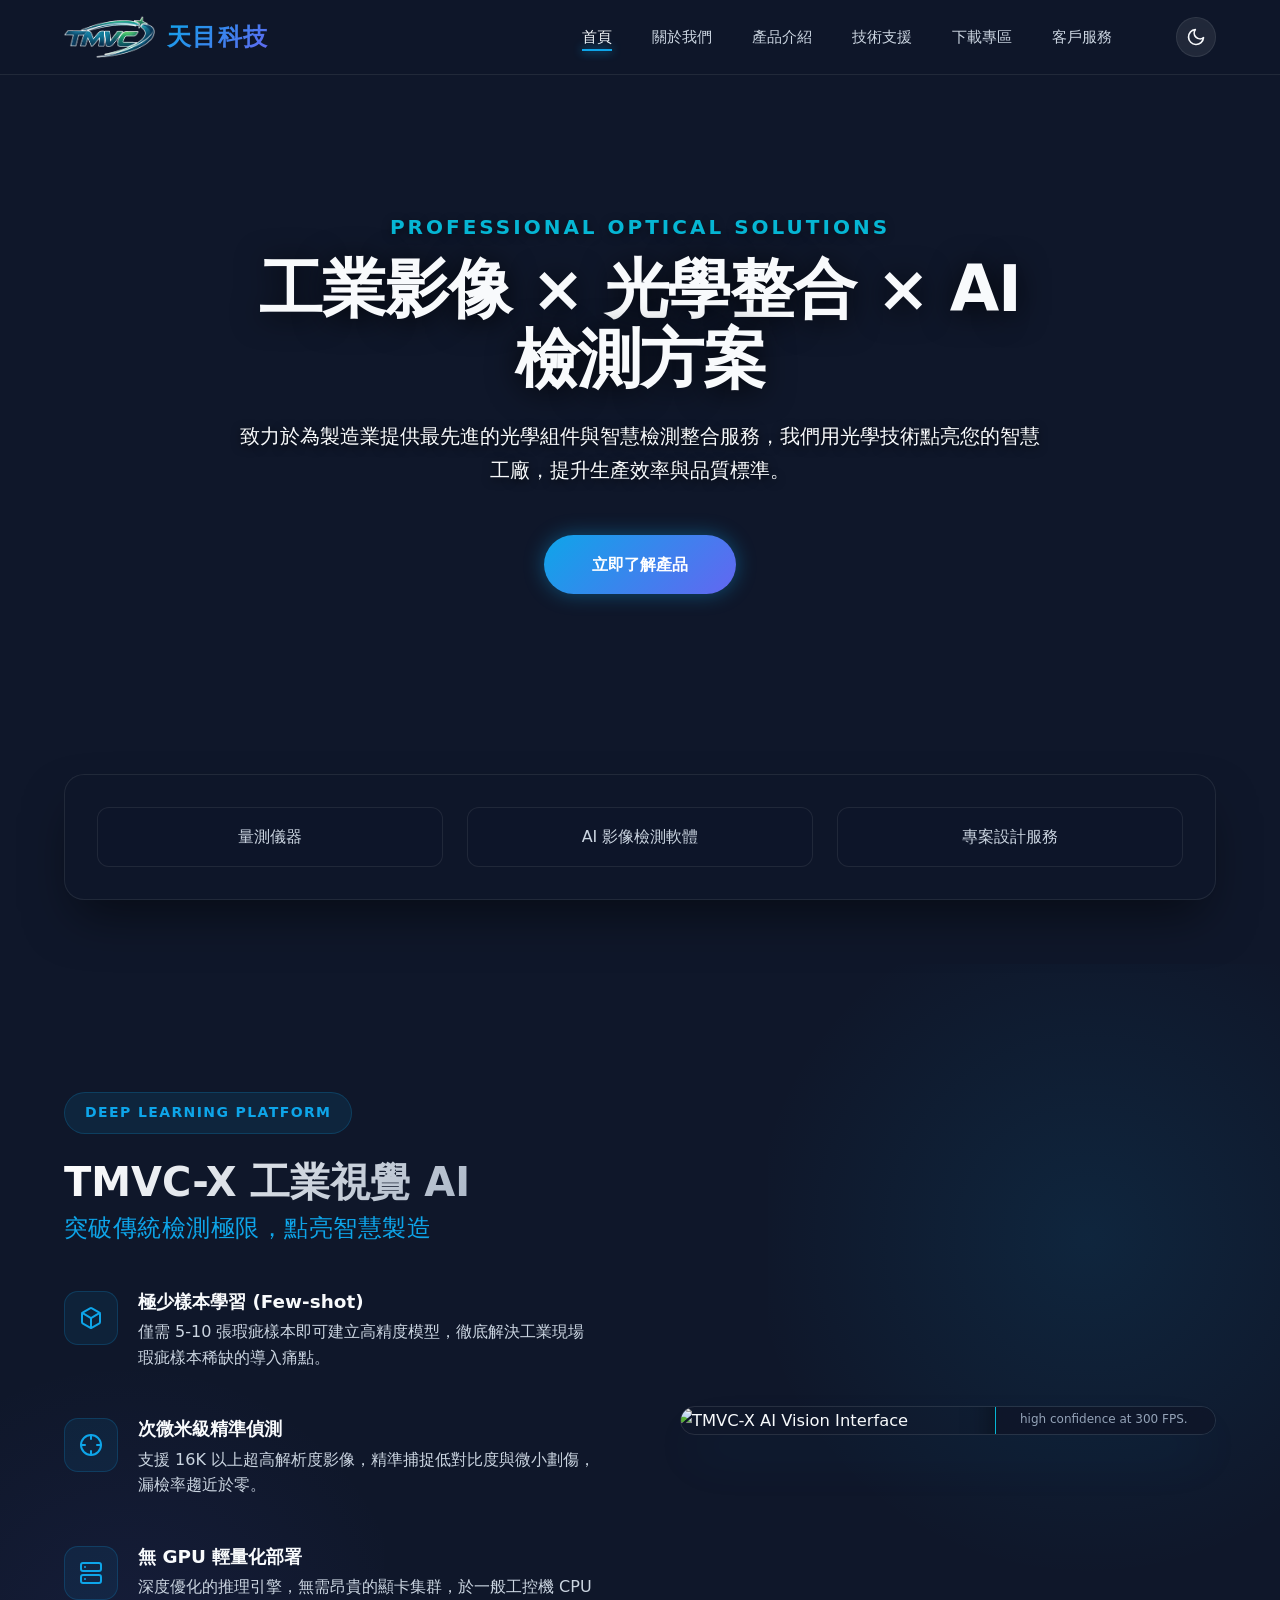
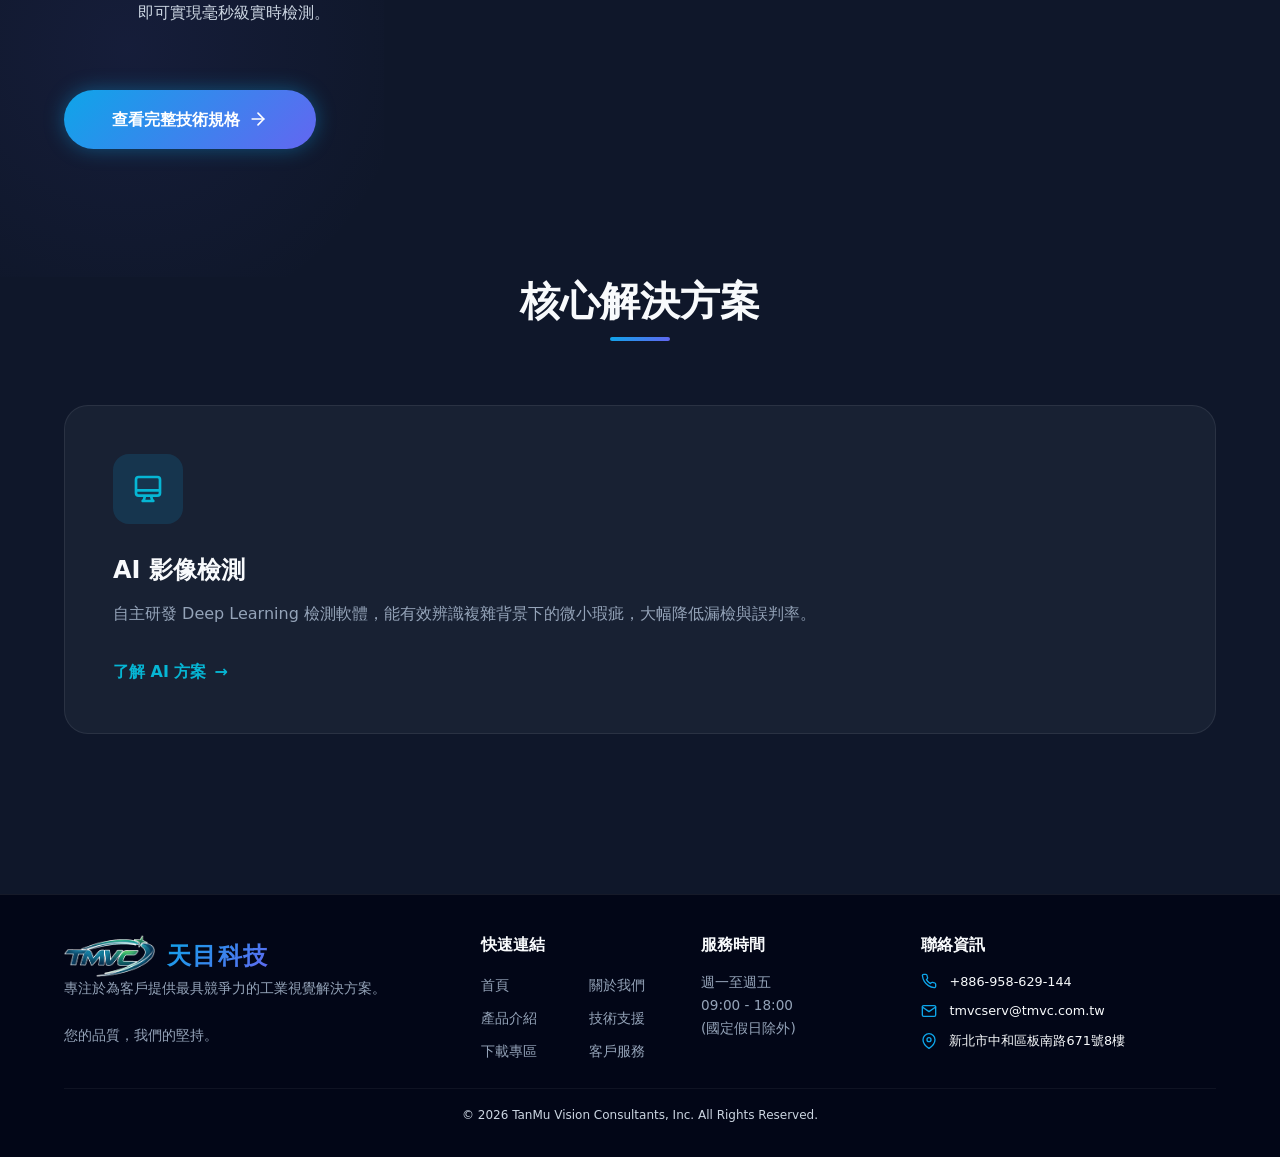
==== commit 862ec2ff: "Create index.html" ====
--- a/index.html
+++ b/index.html
@@ -1,343 +1,343 @@
-<!DOCTYPE html>
-<html lang="zh-TW">
-
-<head>
-    <meta charset="UTF-8">
-    <meta name="viewport" content="width=device-width, initial-scale=1.0">
-    <title>天目科技 | 工業影像與光學整合專家</title>
-    <meta name="description" content="天目科技 - 專業工業影像、光學整合與AI檢測方案提供商。">
-
-    <!-- Google Fonts -->
-    <link rel="preconnect" href="https://fonts.googleapis.com">
-    <link rel="preconnect" href="https://fonts.gstatic.com" crossorigin>
-    <link
-        href="https://fonts.googleapis.com/css2?family=Noto+Sans+TC:wght@300;400;500;700&family=Inter:wght@400;500;600;700&display=swap"
-        rel="stylesheet">
-
-    <link rel="stylesheet" href="styles.css">
-    <link rel="stylesheet" href="index.css">
-    <script>
-        (function () {
-            const savedTheme = sessionStorage.getItem('theme') || 'dark';
-            document.documentElement.setAttribute('data-theme', savedTheme);
-        })();
-    </script>
-    <script src="main.js" defer></script>
-</head>
-
-<body>
-
-    <!-- Header -->
-    <header id="mainHeader">
-        <div class="container nav-container">
-            <a href="index.html" class="logo">
-                <img src="images/TMVC_Logo.png" alt="天目科技">
-                <span>天目科技</span>
-            </a>
-
-            <div class="header-right" style="display: flex; align-items: center; gap: 2rem;">
-                <nav id="navMenu">
-                    <ul>
-                        <li><a href="index.html" class="active">首頁</a></li>
-                        <li><a href="about.html">關於我們</a></li>
-                        <li><a href="products.html">產品介紹</a></li>
-                        <li><a href="support.html">技術支援</a></li>
-                        <li><a href="downloads.html">下載專區</a></li>
-                        <li><a href="contact.html">客戶服務</a></li>
-                    </ul>
-                </nav>
-
-                <div class="header-actions" style="display: flex; align-items: center; gap: 1rem;">
-                    <button class="theme-toggle" id="themeToggle" title="切換亮/暗模式">
-                        <svg class="moon-icon" xmlns="http://www.w3.org/2000/svg" width="20" height="20"
-                            viewBox="0 0 24 24" fill="none" stroke="currentColor" stroke-width="2"
-                            stroke-linecap="round" stroke-linejoin="round">
-                            <path d="M21 12.79A9 9 0 1 1 11.21 3 7 7 0 0 0 21 12.79z"></path>
-                        </svg>
-                        <svg class="sun-icon" xmlns="http://www.w3.org/2000/svg" width="20" height="20"
-                            viewBox="0 0 24 24" fill="none" stroke="currentColor" stroke-width="2"
-                            stroke-linecap="round" stroke-linejoin="round">
-                            <circle cx="12" cy="12" r="5"></circle>
-                            <line x1="12" y1="1" x2="12" y2="3"></line>
-                            <line x1="12" y1="21" x2="12" y2="23"></line>
-                            <line x1="4.22" y1="4.22" x2="5.64" y2="5.64"></line>
-                            <line x1="18.36" y1="18.36" x2="19.78" y2="19.78"></line>
-                            <line x1="1" y1="12" x2="3" y2="12"></line>
-                            <line x1="21" y1="12" x2="23" y2="12"></line>
-                            <line x1="4.22" y1="19.78" x2="5.64" y2="18.36"></line>
-                            <line x1="18.36" y1="5.64" x2="19.78" y2="4.22"></line>
-                        </svg>
-                    </button>
-
-                    <button class="mobile-nav-toggle" id="mobileNavToggle" aria-label="切換選單">
-                        <span></span>
-                        <span></span>
-                        <span></span>
-                    </button>
-                </div>
-            </div>
-        </div>
-    </header>
-
-    <!-- Mobile Nav Overlay -->
-    <div class="nav-overlay" id="navOverlay"></div>
-
-
-    <!-- Hero Section -->
-    <section class="hero">
-        <div class="hero-bg"></div>
-        <div class="hero-overlay"></div>
-        <div class="hero-content">
-            <h1>
-                <span>Professional Optical Solutions</span>
-                工業影像 × 光學整合 × AI檢測方案
-            </h1>
-            <p>致力於為製造業提供最先進的光學組件與智慧檢測整合服務，我們用光學技術點亮您的智慧工廠，提升生產效率與品質標準。</p>
-            <a href="products.html" class="btn-primary">立即了解產品</a>
-        </div>
-    </section>
-
-    <!-- Product Category Quick Access -->
-    <section class="quick-access-section">
-        <div class="container">
-            <h2 class="section-title" style="display:none;">產品分類</h2> <!-- Hidden title for accessibility/structure -->
-            <div class="category-grid">
-                <!-- <a href="cameras.html" class="cat-btn">工業相機</a> -->
-                <a href="measuring.html" class="cat-btn">量測儀器</a>
-                <a href="software.html" class="cat-btn">AI 影像檢測軟體</a>
-                <a href="products.html" class="cat-btn">專案設計服務</a>
-            </div>
-        </div>
-    </section>
-
-    <!-- Featured AI Solution -->
-    <section class="ai-showcase">
-        <div class="container">
-            <div class="ai-showcase-grid">
-                <!-- Left: Content -->
-                <div class="ai-content">
-                    <span class="badge"
-                        style="display:inline-block; padding: 0.5rem 1.25rem; background: rgba(14, 165, 233, 0.1); color: var(--primary); border-radius: 50px; font-size: 0.875rem; font-weight: 600; margin-bottom: 1.5rem; text-transform: uppercase; letter-spacing: 0.1em; border: 1px solid rgba(14, 165, 233, 0.2);">Deep
-                        Learning Platform</span>
-                    <h2>TMVC-X 工業視覺 AI</h2>
-                    <h3>突破傳統檢測極限，點亮智慧製造</h3>
-                    <div class="ai-features-list">
-                        <div class="ai-feature-item">
-                            <div class="ai-feature-icon">
-                                <svg xmlns="http://www.w3.org/2000/svg" width="24" height="24" viewBox="0 0 24 24"
-                                    fill="none" stroke="currentColor" stroke-width="2" stroke-linecap="round"
-                                    stroke-linejoin="round">
-                                    <path
-                                        d="M21 16V8a2 2 0 0 0-1-1.73l-7-4a2 2 0 0 0-2 0l-7 4A2 2 0 0 0 3 8v8a2 2 0 0 0 1 1.73l7 4a2 2 0 0 0 2 0l7-4A2 2 0 0 0 21 16z">
-                                    </path>
-                                    <polyline points="3.27 6.96 12 12.01 20.73 6.96"></polyline>
-                                    <line x1="12" y1="22.08" x2="12" y2="12"></line>
-                                </svg>
-                            </div>
-                            <div class="ai-feature-text">
-                                <h4>極少樣本學習 (Few-shot)</h4>
-                                <p>僅需 5-10 張瑕疵樣本即可建立高精度模型，徹底解決工業現場瑕疵樣本稀缺的導入痛點。</p>
-                            </div>
-                        </div>
-                        <div class="ai-feature-item">
-                            <div class="ai-feature-icon">
-                                <svg xmlns="http://www.w3.org/2000/svg" width="24" height="24" viewBox="0 0 24 24"
-                                    fill="none" stroke="currentColor" stroke-width="2" stroke-linecap="round"
-                                    stroke-linejoin="round">
-                                    <circle cx="12" cy="12" r="10"></circle>
-                                    <line x1="22" y1="12" x2="18" y2="12"></line>
-                                    <line x1="6" y1="12" x2="2" y2="12"></line>
-                                    <line x1="12" y1="6" x2="12" y2="2"></line>
-                                    <line x1="12" y1="22" x2="12" y2="18"></line>
-                                </svg>
-                            </div>
-                            <div class="ai-feature-text">
-                                <h4>次微米級精準偵測</h4>
-                                <p>支援 16K 以上超高解析度影像，精準捕捉低對比度與微小劃傷，漏檢率趨近於零。</p>
-                            </div>
-                        </div>
-                        <div class="ai-feature-item">
-                            <div class="ai-feature-icon">
-                                <svg xmlns="http://www.w3.org/2000/svg" width="24" height="24" viewBox="0 0 24 24"
-                                    fill="none" stroke="currentColor" stroke-width="2" stroke-linecap="round"
-                                    stroke-linejoin="round">
-                                    <rect x="2" y="2" width="20" height="8" rx="2" ry="2"></rect>
-                                    <rect x="2" y="14" width="20" height="8" rx="2" ry="2"></rect>
-                                    <line x1="6" y1="6" x2="6" y2="6.01"></line>
-                                    <line x1="6" y1="18" x2="6" y2="18.01"></line>
-                                </svg>
-                            </div>
-                            <div class="ai-feature-text">
-                                <h4>無 GPU 輕量化部署</h4>
-                                <p>深度優化的推理引擎，無需昂貴的顯卡集群，於一般工控機 CPU 即可實現毫秒級實時檢測。</p>
-                            </div>
-                        </div>
-                    </div>
-                    <a href="software.html" class="btn-primary">
-                        查看完整技術規格
-                        <svg xmlns="http://www.w3.org/2000/svg" width="20" height="20" viewBox="0 0 24 24" fill="none"
-                            stroke="currentColor" stroke-width="2" stroke-linecap="round" stroke-linejoin="round"
-                            style="margin-left:8px;">
-                            <line x1="5" y1="12" x2="19" y2="12"></line>
-                            <polyline points="12 5 19 12 12 19"></polyline>
-                        </svg>
-                    </a>
-                </div>
-
-                <!-- Right: Image with decorative elements -->
-                <div class="ai-image-box">
-                    <div class="ai-main-img">
-                        <img src="images/ai_vision_dashboard.png" alt="TMVC-X AI Vision Interface" id="mainAiImg">
-                    </div>
-                    <!-- Secondary floating image or scan effect overlay could be added here later -->
-                    <div class="ai-floating-card"
-                        style="position: absolute; bottom: -20px; right: -20px; background: rgba(15, 23, 42, 0.9); padding: 1.5rem; border-radius: 16px; border: 1px solid var(--accent); backdrop-filter: blur(10px); box-shadow: 0 15px 30px rgba(0,0,0,0.5); z-index: 5; max-width: 240px; animation: float 6s ease-in-out infinite;">
-                        <img src="images/ai_defect_heatmap.png" alt="AI Heatmap"
-                            style="border-radius: 8px; margin-bottom: 1rem;">
-                        <div
-                            style="font-size: 0.85rem; font-weight: 600; color: var(--accent); margin-bottom: 0.25rem;">
-                            Real-time Analysis</div>
-                        <div style="font-size: 0.75rem; color: var(--text-gray);">Detecting micro-cracks with high
-                            confidence at 300 FPS.</div>
-                    </div>
-                </div>
-            </div>
-        </div>
-    </section>
-
-    <!-- Core Solutions Cards -->
-    <section class="features" id="products">
-        <div class="container">
-            <h2 class="section-title">核心解決方案</h2>
-            <div class="features-grid">
-                <!-- Card 1 (Temporarily Hidden)
-                <div class="card">
-                    <div class="card-icon">
-                        <svg xmlns="http://www.w3.org/2000/svg" fill="none" viewBox="0 0 24 24" stroke="currentColor"
-                            stroke-width="2" width="1em" height="1em">
-                            <path stroke-linecap="round" stroke-linejoin="round"
-                                d="M3 9a2 2 0 012-2h.93a2 2 0 001.664-.89l.812-1.22A2 2 0 0110.07 4h3.86a2 2 0 011.664.89l.812 1.22A2 2 0 0018.07 7H19a2 2 0 012 2v9a2 2 0 01-2 2H5a2 2 0 01-2-2V9z" />
-                            <path stroke-linecap="round" stroke-linejoin="round" d="M15 13a3 3 0 11-6 0 3 3 0 016 0z" />
-                        </svg>
-                    </div>
-                    <h3>工業相機</h3>
-                    <p>提供面陣、線掃描及 3D 相機等多元選擇。具備高解析度、高幀率特性，滿足半導體、面板等精密產業需求。</p>
-                    <a href="cameras.html" class="card-link">查看系列產品 <span>&rarr;</span></a>
-                </div>
-                -->
-
-                <!-- Card 2 -->
-                <!-- Card 2 (Temporarily Hidden)
-                <div class="card">
-                    <div class="card-icon">
-                        <svg xmlns="http://www.w3.org/2000/svg" fill="none" viewBox="0 0 24 24" stroke="currentColor"
-                            stroke-width="2" width="1em" height="1em">
-                            <path stroke-linecap="round" stroke-linejoin="round" d="M15 12a3 3 0 11-6 0 3 3 0 016 0z" />
-                            <path stroke-linecap="round" stroke-linejoin="round"
-                                d="M2.458 12C3.732 7.943 7.523 5 12 5c4.478 0 8.268 2.943 9.542 7-1.274 4.057-5.064 7-9.542 7-4.477 0-8.268-2.943-9.542-7z" />
-                        </svg>
-                    </div>
-                    <h3>光學鏡頭與光源</h3>
-                    <p>精選遠心鏡頭、微距鏡頭及專業機器視覺光源。針對不同材質與環境，提供最佳成像解決方案。</p>
-                    <a href="products.html" class="card-link">探索光學配件 <span>&rarr;</span></a>
-                </div>
-                -->
-
-                <!-- Card 3 -->
-                <div class="card">
-                    <div class="card-icon">
-                        <svg xmlns="http://www.w3.org/2000/svg" fill="none" viewBox="0 0 24 24" stroke="currentColor"
-                            stroke-width="2" width="1em" height="1em">
-                            <path stroke-linecap="round" stroke-linejoin="round"
-                                d="M9.75 17L9 20l-1 1h8l-1-1-.75-3M3 13h18M5 17h14a2 2 0 002-2V5a2 2 0 00-2-2H5a2 2 0 00-2 2v10a2 2 0 002 2z" />
-                        </svg>
-                    </div>
-                    <h3>AI 影像檢測</h3>
-                    <p>自主研發 Deep Learning 檢測軟體，能有效辨識複雜背景下的微小瑕疵，大幅降低漏檢與誤判率。</p>
-                    <a href="software.html" class="card-link">了解 AI 方案 <span>&rarr;</span></a>
-                </div>
-            </div>
-        </div>
-    </section>
-
-    <!-- Footer -->
-    <footer>
-        <div class="container">
-            <div class="footer-grid">
-                <div class="footer-col">
-                    <div class="logo">
-                        <img src="images/TMVC_Logo.png" alt="天目科技">
-                        <span>天目科技</span>
-                    </div>
-                    <p>
-                        專注於為客戶提供最具競爭力的工業視覺解決方案。
-                        <br><br>
-                        您的品質，我們的堅持。
-                    </p>
-                </div>
-
-                <div class="footer-col">
-                    <h4>快速連結</h4>
-                    <ul class="footer-links-grid">
-                        <li><a href="index.html">首頁</a></li>
-                        <li><a href="about.html">關於我們</a></li>
-                        <li><a href="products.html">產品介紹</a></li>
-                        <li><a href="support.html">技術支援</a></li>
-                        <li><a href="downloads.html">下載專區</a></li>
-                        <li><a href="contact.html">客戶服務</a></li>
-                    </ul>
-                </div>
-
-                <div class="footer-col">
-                    <h4>服務時間</h4>
-                    <p>
-                        週一至週五<br>
-                        09:00 - 18:00<br>
-                        (國定假日除外)
-                    </p>
-                </div>
-
-                <div class="footer-col">
-                    <h4>聯絡資訊</h4>
-                    <ul class="contact-list">
-                        <li>
-                            <svg xmlns="http://www.w3.org/2000/svg" width="20" height="20" viewBox="0 0 24 24"
-                                fill="none" stroke="currentColor" stroke-width="2" stroke-linecap="round"
-                                stroke-linejoin="round">
-                                <path
-                                    d="M22 16.92v3a2 2 0 0 1-2.18 2 19.79 19.79 0 0 1-8.63-3.07 19.5 19.5 0 0 1-6-6 19.79 19.79 0 0 1-3.07-8.67A2 2 0 0 1 4.11 2h3a2 2 0 0 1 2 1.72 12.84 12.84 0 0 0 .7 2.81 2 2 0 0 1-.45 2.11L8.09 9.91a16 16 0 0 0 6 6l1.27-1.27a2 2 0 0 1 2.11-.45 12.84 12.84 0 0 0 2.81.7A2 2 0 0 1 22 16.92z">
-                                </path>
-                            </svg>
-                            <span>+886-958-629-144</span>
-                        </li>
-                        <li>
-                            <svg xmlns="http://www.w3.org/2000/svg" width="20" height="20" viewBox="0 0 24 24"
-                                fill="none" stroke="currentColor" stroke-width="2" stroke-linecap="round"
-                                stroke-linejoin="round">
-                                <path d="M4 4h16c1.1 0 2 .9 2 2v12c0 1.1-.9 2-2 2H4c-1.1 0-2-.9-2-2V6c0-1.1.9-2 2-2z">
-                                </path>
-                                <polyline points="22,6 12,13 2,6"></polyline>
-                            </svg>
-                            <span>tmvcserv@tmvc.com.tw</span>
-                        </li>
-                        <li>
-                            <svg xmlns="http://www.w3.org/2000/svg" width="20" height="20" viewBox="0 0 24 24"
-                                fill="none" stroke="currentColor" stroke-width="2" stroke-linecap="round"
-                                stroke-linejoin="round">
-                                <path d="M21 10c0 7-9 13-9 13s-9-6-9-13a9 9 0 0 1 18 0z"></path>
-                                <circle cx="12" cy="10" r="3"></circle>
-                            </svg>
-                            <span>新北市中和區板南路671號8樓</span>
-                        </li>
-                    </ul>
-                </div>
-            </div>
-            <div class="copyright">
-                <p>&copy; 2026 TanMu Vision Consultants, Inc. All Rights Reserved.</p>
-            </div>
-        </div>
-    </footer>
-
-</body>
-
+<!DOCTYPE html>
+<html lang="zh-TW">
+
+<head>
+    <meta charset="UTF-8">
+    <meta name="viewport" content="width=device-width, initial-scale=1.0">
+    <title>天目科技 | 工業影像與光學整合專家</title>
+    <meta name="description" content="天目科技 - 專業工業影像、光學整合與AI檢測方案提供商。">
+
+    <!-- Google Fonts -->
+    <link rel="preconnect" href="https://fonts.googleapis.com">
+    <link rel="preconnect" href="https://fonts.gstatic.com" crossorigin>
+    <link
+        href="https://fonts.googleapis.com/css2?family=Noto+Sans+TC:wght@300;400;500;700&family=Inter:wght@400;500;600;700&display=swap"
+        rel="stylesheet">
+
+    <link rel="stylesheet" href="styles.css">
+    <link rel="stylesheet" href="index.css">
+    <script>
+        (function () {
+            const savedTheme = sessionStorage.getItem('theme') || 'dark';
+            document.documentElement.setAttribute('data-theme', savedTheme);
+        })();
+    </script>
+    <script src="main.js" defer></script>
+</head>
+
+<body>
+
+    <!-- Header -->
+    <header id="mainHeader">
+        <div class="container nav-container">
+            <a href="index.html" class="logo">
+                <img src="images/TMVC_Logo.png" alt="天目科技">
+                <span>天目科技</span>
+            </a>
+
+            <div class="header-right" style="display: flex; align-items: center; gap: 2rem;">
+                <nav id="navMenu">
+                    <ul>
+                        <li><a href="index.html" class="active">首頁</a></li>
+                        <li><a href="about.html">關於我們</a></li>
+                        <li><a href="products.html">產品介紹</a></li>
+                        <li><a href="support.html">技術支援</a></li>
+                        <li><a href="downloads.html">下載專區</a></li>
+                        <li><a href="contact.html">客戶服務</a></li>
+                    </ul>
+                </nav>
+
+                <div class="header-actions" style="display: flex; align-items: center; gap: 1rem;">
+                    <button class="theme-toggle" id="themeToggle" title="切換亮/暗模式">
+                        <svg class="moon-icon" xmlns="http://www.w3.org/2000/svg" width="20" height="20"
+                            viewBox="0 0 24 24" fill="none" stroke="currentColor" stroke-width="2"
+                            stroke-linecap="round" stroke-linejoin="round">
+                            <path d="M21 12.79A9 9 0 1 1 11.21 3 7 7 0 0 0 21 12.79z"></path>
+                        </svg>
+                        <svg class="sun-icon" xmlns="http://www.w3.org/2000/svg" width="20" height="20"
+                            viewBox="0 0 24 24" fill="none" stroke="currentColor" stroke-width="2"
+                            stroke-linecap="round" stroke-linejoin="round">
+                            <circle cx="12" cy="12" r="5"></circle>
+                            <line x1="12" y1="1" x2="12" y2="3"></line>
+                            <line x1="12" y1="21" x2="12" y2="23"></line>
+                            <line x1="4.22" y1="4.22" x2="5.64" y2="5.64"></line>
+                            <line x1="18.36" y1="18.36" x2="19.78" y2="19.78"></line>
+                            <line x1="1" y1="12" x2="3" y2="12"></line>
+                            <line x1="21" y1="12" x2="23" y2="12"></line>
+                            <line x1="4.22" y1="19.78" x2="5.64" y2="18.36"></line>
+                            <line x1="18.36" y1="5.64" x2="19.78" y2="4.22"></line>
+                        </svg>
+                    </button>
+
+                    <button class="mobile-nav-toggle" id="mobileNavToggle" aria-label="切換選單">
+                        <span></span>
+                        <span></span>
+                        <span></span>
+                    </button>
+                </div>
+            </div>
+        </div>
+    </header>
+
+    <!-- Mobile Nav Overlay -->
+    <div class="nav-overlay" id="navOverlay"></div>
+
+
+    <!-- Hero Section -->
+    <section class="hero">
+        <div class="hero-bg"></div>
+        <div class="hero-overlay"></div>
+        <div class="hero-content">
+            <h1>
+                <span>Professional Optical Solutions</span>
+                工業影像 × 光學整合 × AI檢測方案
+            </h1>
+            <p>致力於為製造業提供最先進的光學組件與智慧檢測整合服務，我們用光學技術點亮您的智慧工廠，提升生產效率與品質標準。</p>
+            <a href="products.html" class="btn-primary">立即了解產品</a>
+        </div>
+    </section>
+
+    <!-- Product Category Quick Access -->
+    <section class="quick-access-section">
+        <div class="container">
+            <h2 class="section-title" style="display:none;">產品分類</h2> <!-- Hidden title for accessibility/structure -->
+            <div class="category-grid">
+                <!-- <a href="cameras.html" class="cat-btn">工業相機</a> -->
+                <a href="measuring.html" class="cat-btn">量測儀器</a>
+                <a href="software.html" class="cat-btn">AI 影像檢測軟體</a>
+                <a href="products.html" class="cat-btn">專案設計服務</a>
+            </div>
+        </div>
+    </section>
+
+    <!-- Featured AI Solution -->
+    <section class="ai-showcase">
+        <div class="container">
+            <div class="ai-showcase-grid">
+                <!-- Left: Content -->
+                <div class="ai-content">
+                    <span class="badge"
+                        style="display:inline-block; padding: 0.5rem 1.25rem; background: rgba(14, 165, 233, 0.1); color: var(--primary); border-radius: 50px; font-size: 0.875rem; font-weight: 600; margin-bottom: 1.5rem; text-transform: uppercase; letter-spacing: 0.1em; border: 1px solid rgba(14, 165, 233, 0.2);">Deep
+                        Learning Platform</span>
+                    <h2>TMVC-X 工業視覺 AI</h2>
+                    <h3>突破傳統檢測極限，點亮智慧製造</h3>
+                    <div class="ai-features-list">
+                        <div class="ai-feature-item">
+                            <div class="ai-feature-icon">
+                                <svg xmlns="http://www.w3.org/2000/svg" width="24" height="24" viewBox="0 0 24 24"
+                                    fill="none" stroke="currentColor" stroke-width="2" stroke-linecap="round"
+                                    stroke-linejoin="round">
+                                    <path
+                                        d="M21 16V8a2 2 0 0 0-1-1.73l-7-4a2 2 0 0 0-2 0l-7 4A2 2 0 0 0 3 8v8a2 2 0 0 0 1 1.73l7 4a2 2 0 0 0 2 0l7-4A2 2 0 0 0 21 16z">
+                                    </path>
+                                    <polyline points="3.27 6.96 12 12.01 20.73 6.96"></polyline>
+                                    <line x1="12" y1="22.08" x2="12" y2="12"></line>
+                                </svg>
+                            </div>
+                            <div class="ai-feature-text">
+                                <h4>極少樣本學習 (Few-shot)</h4>
+                                <p>僅需 5-10 張瑕疵樣本即可建立高精度模型，徹底解決工業現場瑕疵樣本稀缺的導入痛點。</p>
+                            </div>
+                        </div>
+                        <div class="ai-feature-item">
+                            <div class="ai-feature-icon">
+                                <svg xmlns="http://www.w3.org/2000/svg" width="24" height="24" viewBox="0 0 24 24"
+                                    fill="none" stroke="currentColor" stroke-width="2" stroke-linecap="round"
+                                    stroke-linejoin="round">
+                                    <circle cx="12" cy="12" r="10"></circle>
+                                    <line x1="22" y1="12" x2="18" y2="12"></line>
+                                    <line x1="6" y1="12" x2="2" y2="12"></line>
+                                    <line x1="12" y1="6" x2="12" y2="2"></line>
+                                    <line x1="12" y1="22" x2="12" y2="18"></line>
+                                </svg>
+                            </div>
+                            <div class="ai-feature-text">
+                                <h4>次微米級精準偵測</h4>
+                                <p>支援 16K 以上超高解析度影像，精準捕捉低對比度與微小劃傷，漏檢率趨近於零。</p>
+                            </div>
+                        </div>
+                        <div class="ai-feature-item">
+                            <div class="ai-feature-icon">
+                                <svg xmlns="http://www.w3.org/2000/svg" width="24" height="24" viewBox="0 0 24 24"
+                                    fill="none" stroke="currentColor" stroke-width="2" stroke-linecap="round"
+                                    stroke-linejoin="round">
+                                    <rect x="2" y="2" width="20" height="8" rx="2" ry="2"></rect>
+                                    <rect x="2" y="14" width="20" height="8" rx="2" ry="2"></rect>
+                                    <line x1="6" y1="6" x2="6" y2="6.01"></line>
+                                    <line x1="6" y1="18" x2="6" y2="18.01"></line>
+                                </svg>
+                            </div>
+                            <div class="ai-feature-text">
+                                <h4>無 GPU 輕量化部署</h4>
+                                <p>深度優化的推理引擎，無需昂貴的顯卡集群，於一般工控機 CPU 即可實現毫秒級實時檢測。</p>
+                            </div>
+                        </div>
+                    </div>
+                    <a href="software.html" class="btn-primary">
+                        查看完整技術規格
+                        <svg xmlns="http://www.w3.org/2000/svg" width="20" height="20" viewBox="0 0 24 24" fill="none"
+                            stroke="currentColor" stroke-width="2" stroke-linecap="round" stroke-linejoin="round"
+                            style="margin-left:8px;">
+                            <line x1="5" y1="12" x2="19" y2="12"></line>
+                            <polyline points="12 5 19 12 12 19"></polyline>
+                        </svg>
+                    </a>
+                </div>
+
+                <!-- Right: Image with decorative elements -->
+                <div class="ai-image-box">
+                    <div class="ai-main-img">
+                        <img src="images/ai_vision_dashboard.png" alt="TMVC-X AI Vision Interface" id="mainAiImg">
+                    </div>
+                    <!-- Secondary floating image or scan effect overlay could be added here later -->
+                    <div class="ai-floating-card"
+                        style="position: absolute; bottom: -20px; right: -20px; background: rgba(15, 23, 42, 0.9); padding: 1.5rem; border-radius: 16px; border: 1px solid var(--accent); backdrop-filter: blur(10px); box-shadow: 0 15px 30px rgba(0,0,0,0.5); z-index: 5; max-width: 240px; animation: float 6s ease-in-out infinite;">
+                        <img src="images/ai_defect_heatmap.png" alt="AI Heatmap"
+                            style="border-radius: 8px; margin-bottom: 1rem;">
+                        <div
+                            style="font-size: 0.85rem; font-weight: 600; color: var(--accent); margin-bottom: 0.25rem;">
+                            Real-time Analysis</div>
+                        <div style="font-size: 0.75rem; color: var(--text-gray);">Detecting micro-cracks with high
+                            confidence at 300 FPS.</div>
+                    </div>
+                </div>
+            </div>
+        </div>
+    </section>
+
+    <!-- Core Solutions Cards -->
+    <section class="features" id="products">
+        <div class="container">
+            <h2 class="section-title">核心解決方案</h2>
+            <div class="features-grid">
+                <!-- Card 1 (Temporarily Hidden)
+                <div class="card">
+                    <div class="card-icon">
+                        <svg xmlns="http://www.w3.org/2000/svg" fill="none" viewBox="0 0 24 24" stroke="currentColor"
+                            stroke-width="2" width="1em" height="1em">
+                            <path stroke-linecap="round" stroke-linejoin="round"
+                                d="M3 9a2 2 0 012-2h.93a2 2 0 001.664-.89l.812-1.22A2 2 0 0110.07 4h3.86a2 2 0 011.664.89l.812 1.22A2 2 0 0018.07 7H19a2 2 0 012 2v9a2 2 0 01-2 2H5a2 2 0 01-2-2V9z" />
+                            <path stroke-linecap="round" stroke-linejoin="round" d="M15 13a3 3 0 11-6 0 3 3 0 016 0z" />
+                        </svg>
+                    </div>
+                    <h3>工業相機</h3>
+                    <p>提供面陣、線掃描及 3D 相機等多元選擇。具備高解析度、高幀率特性，滿足半導體、面板等精密產業需求。</p>
+                    <a href="cameras.html" class="card-link">查看系列產品 <span>&rarr;</span></a>
+                </div>
+                -->
+
+                <!-- Card 2 -->
+                <!-- Card 2 (Temporarily Hidden)
+                <div class="card">
+                    <div class="card-icon">
+                        <svg xmlns="http://www.w3.org/2000/svg" fill="none" viewBox="0 0 24 24" stroke="currentColor"
+                            stroke-width="2" width="1em" height="1em">
+                            <path stroke-linecap="round" stroke-linejoin="round" d="M15 12a3 3 0 11-6 0 3 3 0 016 0z" />
+                            <path stroke-linecap="round" stroke-linejoin="round"
+                                d="M2.458 12C3.732 7.943 7.523 5 12 5c4.478 0 8.268 2.943 9.542 7-1.274 4.057-5.064 7-9.542 7-4.477 0-8.268-2.943-9.542-7z" />
+                        </svg>
+                    </div>
+                    <h3>光學鏡頭與光源</h3>
+                    <p>精選遠心鏡頭、微距鏡頭及專業機器視覺光源。針對不同材質與環境，提供最佳成像解決方案。</p>
+                    <a href="products.html" class="card-link">探索光學配件 <span>&rarr;</span></a>
+                </div>
+                -->
+
+                <!-- Card 3 -->
+                <div class="card">
+                    <div class="card-icon">
+                        <svg xmlns="http://www.w3.org/2000/svg" fill="none" viewBox="0 0 24 24" stroke="currentColor"
+                            stroke-width="2" width="1em" height="1em">
+                            <path stroke-linecap="round" stroke-linejoin="round"
+                                d="M9.75 17L9 20l-1 1h8l-1-1-.75-3M3 13h18M5 17h14a2 2 0 002-2V5a2 2 0 00-2-2H5a2 2 0 00-2 2v10a2 2 0 002 2z" />
+                        </svg>
+                    </div>
+                    <h3>AI 影像檢測</h3>
+                    <p>自主研發 Deep Learning 檢測軟體，能有效辨識複雜背景下的微小瑕疵，大幅降低漏檢與誤判率。</p>
+                    <a href="software.html" class="card-link">了解 AI 方案 <span>&rarr;</span></a>
+                </div>
+            </div>
+        </div>
+    </section>
+
+    <!-- Footer -->
+    <footer>
+        <div class="container">
+            <div class="footer-grid">
+                <div class="footer-col">
+                    <div class="logo">
+                        <img src="images/TMVC_Logo.png" alt="天目科技">
+                        <span>天目科技</span>
+                    </div>
+                    <p>
+                        專注於為客戶提供最具競爭力的工業視覺解決方案。
+                        <br><br>
+                        您的品質，我們的堅持。
+                    </p>
+                </div>
+
+                <div class="footer-col">
+                    <h4>快速連結</h4>
+                    <ul class="footer-links-grid">
+                        <li><a href="index.html">首頁</a></li>
+                        <li><a href="about.html">關於我們</a></li>
+                        <li><a href="products.html">產品介紹</a></li>
+                        <li><a href="support.html">技術支援</a></li>
+                        <li><a href="downloads.html">下載專區</a></li>
+                        <li><a href="contact.html">客戶服務</a></li>
+                    </ul>
+                </div>
+
+                <div class="footer-col">
+                    <h4>服務時間</h4>
+                    <p>
+                        週一至週五<br>
+                        09:00 - 18:00<br>
+                        (國定假日除外)
+                    </p>
+                </div>
+
+                <div class="footer-col">
+                    <h4>聯絡資訊</h4>
+                    <ul class="contact-list">
+                        <li>
+                            <svg xmlns="http://www.w3.org/2000/svg" width="20" height="20" viewBox="0 0 24 24"
+                                fill="none" stroke="currentColor" stroke-width="2" stroke-linecap="round"
+                                stroke-linejoin="round">
+                                <path
+                                    d="M22 16.92v3a2 2 0 0 1-2.18 2 19.79 19.79 0 0 1-8.63-3.07 19.5 19.5 0 0 1-6-6 19.79 19.79 0 0 1-3.07-8.67A2 2 0 0 1 4.11 2h3a2 2 0 0 1 2 1.72 12.84 12.84 0 0 0 .7 2.81 2 2 0 0 1-.45 2.11L8.09 9.91a16 16 0 0 0 6 6l1.27-1.27a2 2 0 0 1 2.11-.45 12.84 12.84 0 0 0 2.81.7A2 2 0 0 1 22 16.92z">
+                                </path>
+                            </svg>
+                            <span>+886-958-629-144</span>
+                        </li>
+                        <li>
+                            <svg xmlns="http://www.w3.org/2000/svg" width="20" height="20" viewBox="0 0 24 24"
+                                fill="none" stroke="currentColor" stroke-width="2" stroke-linecap="round"
+                                stroke-linejoin="round">
+                                <path d="M4 4h16c1.1 0 2 .9 2 2v12c0 1.1-.9 2-2 2H4c-1.1 0-2-.9-2-2V6c0-1.1.9-2 2-2z">
+                                </path>
+                                <polyline points="22,6 12,13 2,6"></polyline>
+                            </svg>
+                            <span>tmvcserv@tmvc.com.tw</span>
+                        </li>
+                        <li>
+                            <svg xmlns="http://www.w3.org/2000/svg" width="20" height="20" viewBox="0 0 24 24"
+                                fill="none" stroke="currentColor" stroke-width="2" stroke-linecap="round"
+                                stroke-linejoin="round">
+                                <path d="M21 10c0 7-9 13-9 13s-9-6-9-13a9 9 0 0 1 18 0z"></path>
+                                <circle cx="12" cy="10" r="3"></circle>
+                            </svg>
+                            <span>新北市中和區板南路671號8樓</span>
+                        </li>
+                    </ul>
+                </div>
+            </div>
+            <div class="copyright">
+                <p>&copy; 2026 TanMu Vision Consultants, Inc. All Rights Reserved.</p>
+            </div>
+        </div>
+    </footer>
+
+</body>
+
 </html>
--- a/styles.css
+++ b/styles.css
@@ -424,7 +424,8 @@
 
 @media (max-width: 480px) {
     .footer-links-grid {
-        grid-template-columns: 1fr;
+        grid-template-columns: repeat(2, 1fr);
+        gap: 8px 15px;
     }
 }
 
@@ -432,11 +433,15 @@
     display: flex;
     align-items: center;
     gap: 12px;
+    font-size: 0.8rem;
+    margin-bottom: var(--space-1);
 }
 
 .contact-list svg {
     flex-shrink: 0;
     color: var(--primary);
+    width: 16px;
+    height: 16px;
 }
 
 .copyright {
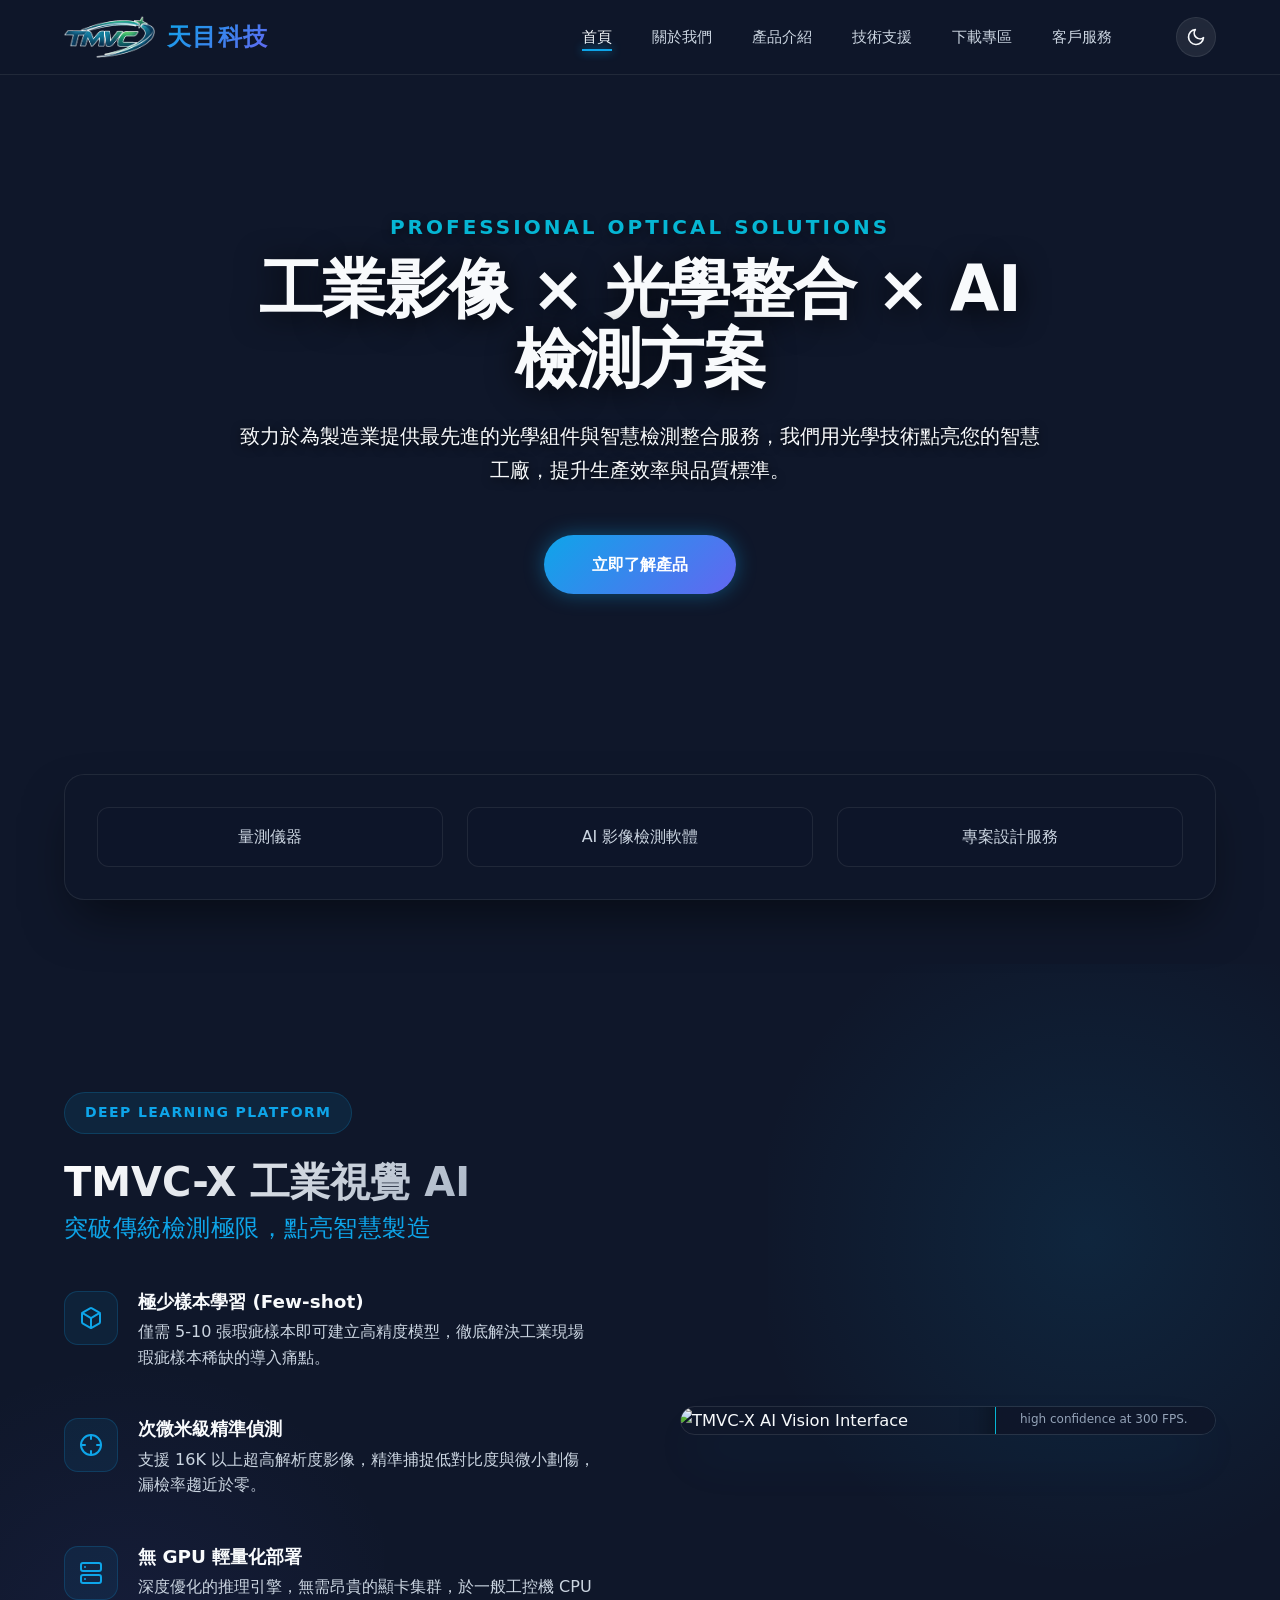
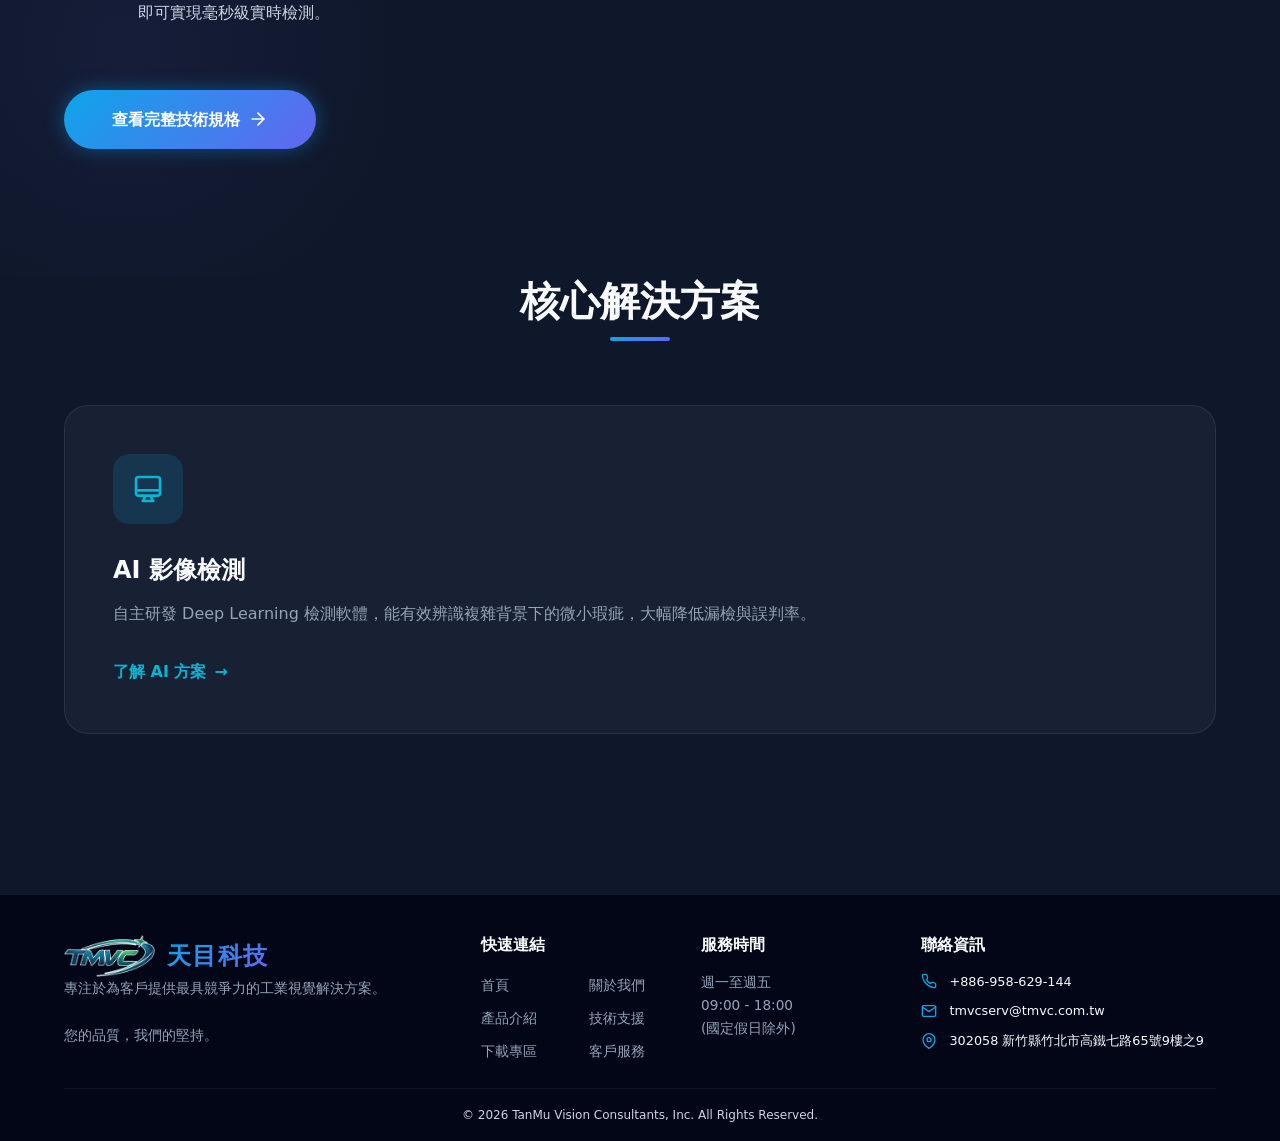
==== commit 58dfd709: "Update Address Address update to Zhubei" ====
--- a/index.html
+++ b/index.html
@@ -327,7 +327,7 @@
                                 <path d="M21 10c0 7-9 13-9 13s-9-6-9-13a9 9 0 0 1 18 0z"></path>
                                 <circle cx="12" cy="10" r="3"></circle>
                             </svg>
-                            <span>新北市中和區板南路671號8樓</span>
+                            <span>302058 新竹縣竹北市高鐵七路65號9樓之9</span>
                         </li>
                     </ul>
                 </div>
--- a/styles.css
+++ b/styles.css
@@ -24,6 +24,7 @@
     --glass-border: rgba(255, 255, 255, 0.08);
     --shadow-color: rgba(0, 0, 0, 0.5);
     --input-bg: rgba(15, 23, 42, 0.6);
+    --card-hover-bg: rgba(30, 41, 59, 0.8);
 
     /* 間距階梯 (Spacing Scale) */
     --space-1: 0.5rem;
@@ -59,6 +60,7 @@
     --glass-border: rgba(0, 0, 0, 0.1);
     --shadow-color: rgba(0, 0, 0, 0.1);
     --input-bg: #ffffff;
+    --card-hover-bg: rgba(15, 23, 42, 0.05);
 }
 
 [data-theme="light"] .btn-secondary {
@@ -447,7 +449,14 @@
 .copyright {
     text-align: center;
     color: #475569;
-    font-size: 0.75rem;
+    font-size: clamp(9px, 3.1vw, 0.75rem);
+    white-space: nowrap;
+    overflow: hidden;
+    text-overflow: clip;
+}
+
+.copyright p {
+    margin-bottom: 0;
 }
 
 /* 響應式調整 (Responsive) */
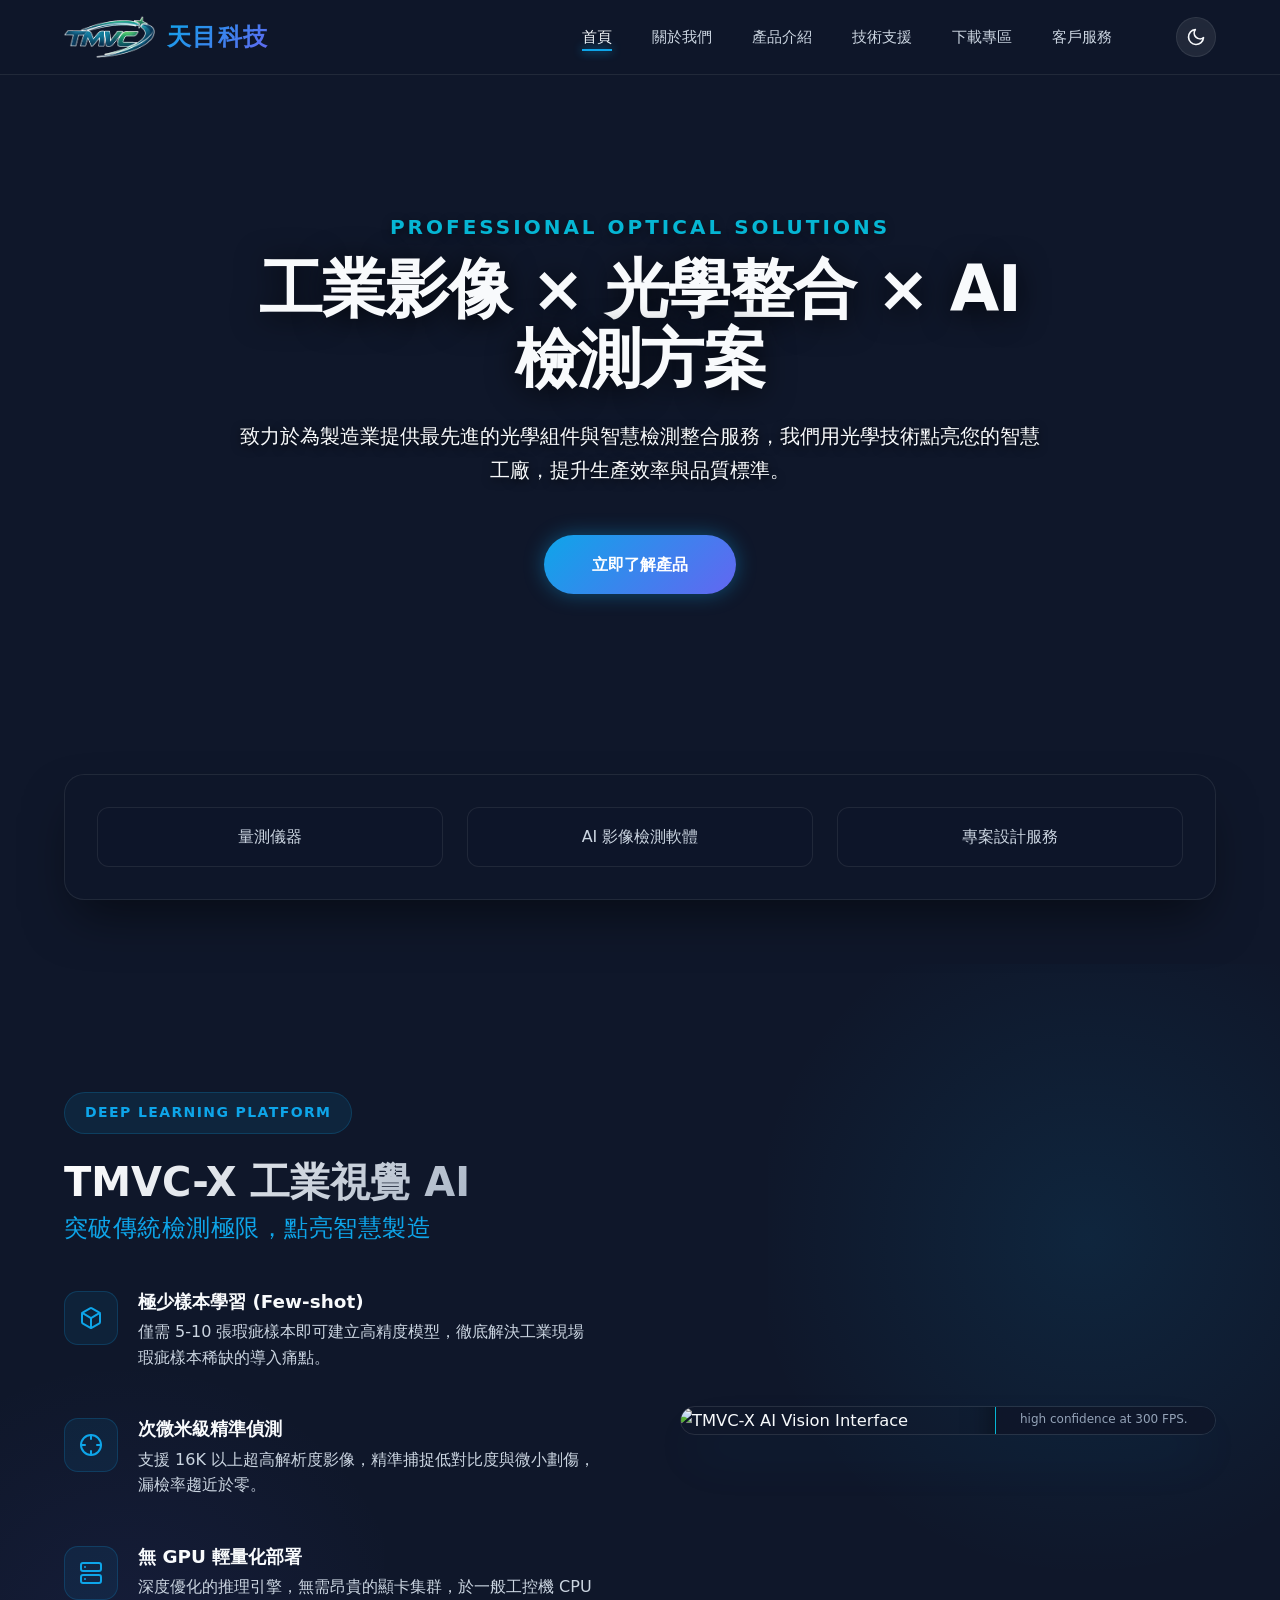
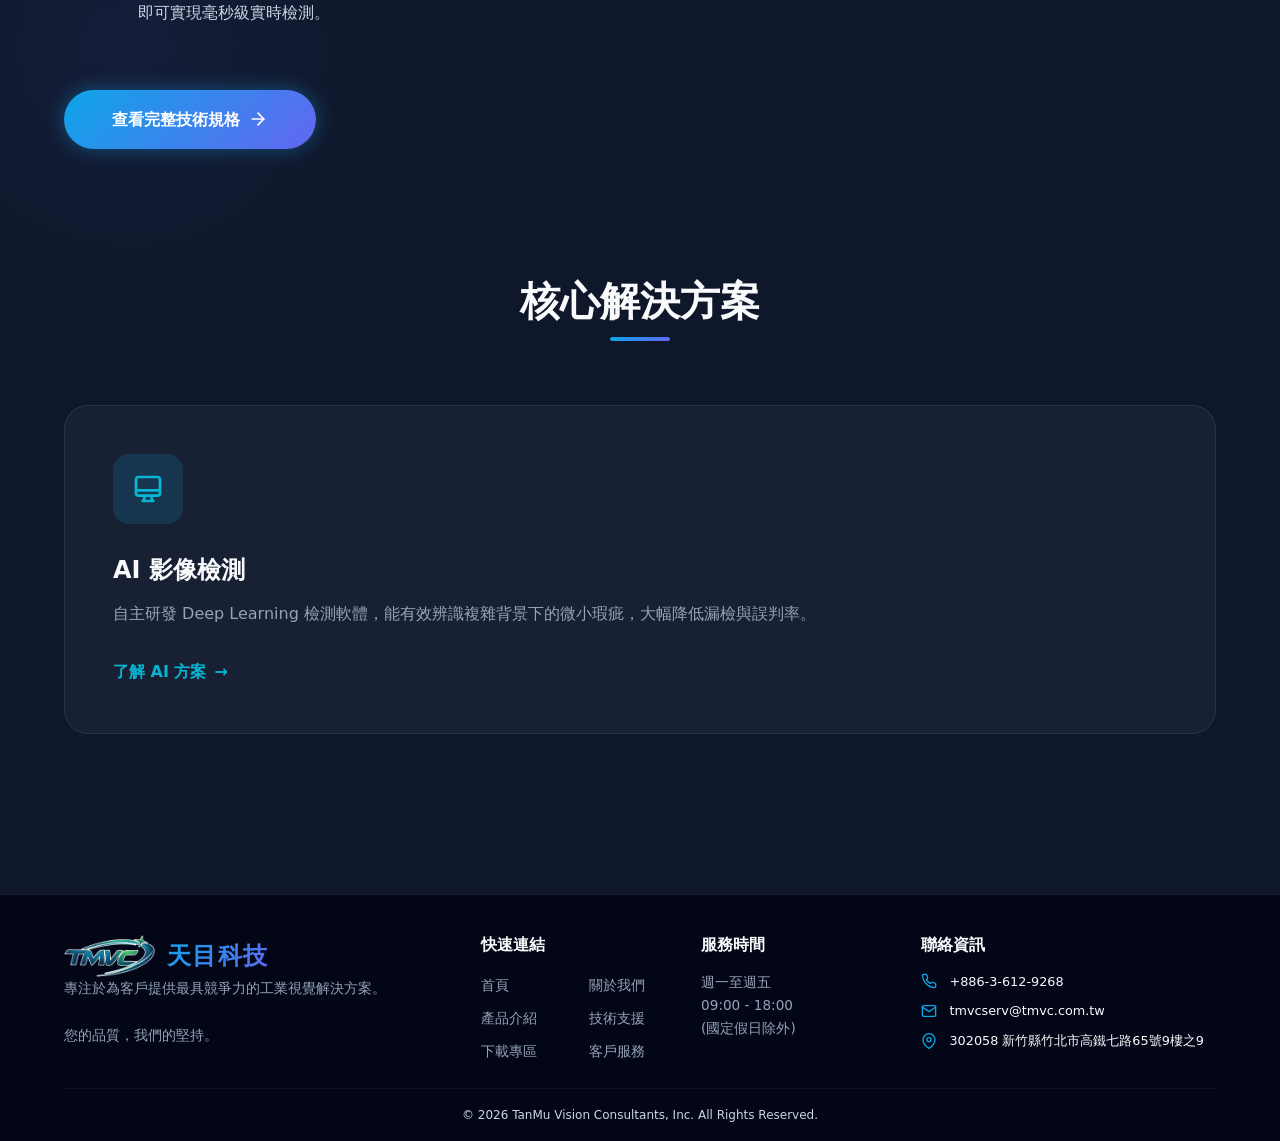
==== commit 4d995881: "Update Tel" ====
--- a/index.html
+++ b/index.html
@@ -308,7 +308,7 @@
                                     d="M22 16.92v3a2 2 0 0 1-2.18 2 19.79 19.79 0 0 1-8.63-3.07 19.5 19.5 0 0 1-6-6 19.79 19.79 0 0 1-3.07-8.67A2 2 0 0 1 4.11 2h3a2 2 0 0 1 2 1.72 12.84 12.84 0 0 0 .7 2.81 2 2 0 0 1-.45 2.11L8.09 9.91a16 16 0 0 0 6 6l1.27-1.27a2 2 0 0 1 2.11-.45 12.84 12.84 0 0 0 2.81.7A2 2 0 0 1 22 16.92z">
                                 </path>
                             </svg>
-                            <span>+886-958-629-144</span>
+                            <span>+886-3-612-9268</span>
                         </li>
                         <li>
                             <svg xmlns="http://www.w3.org/2000/svg" width="20" height="20" viewBox="0 0 24 24"
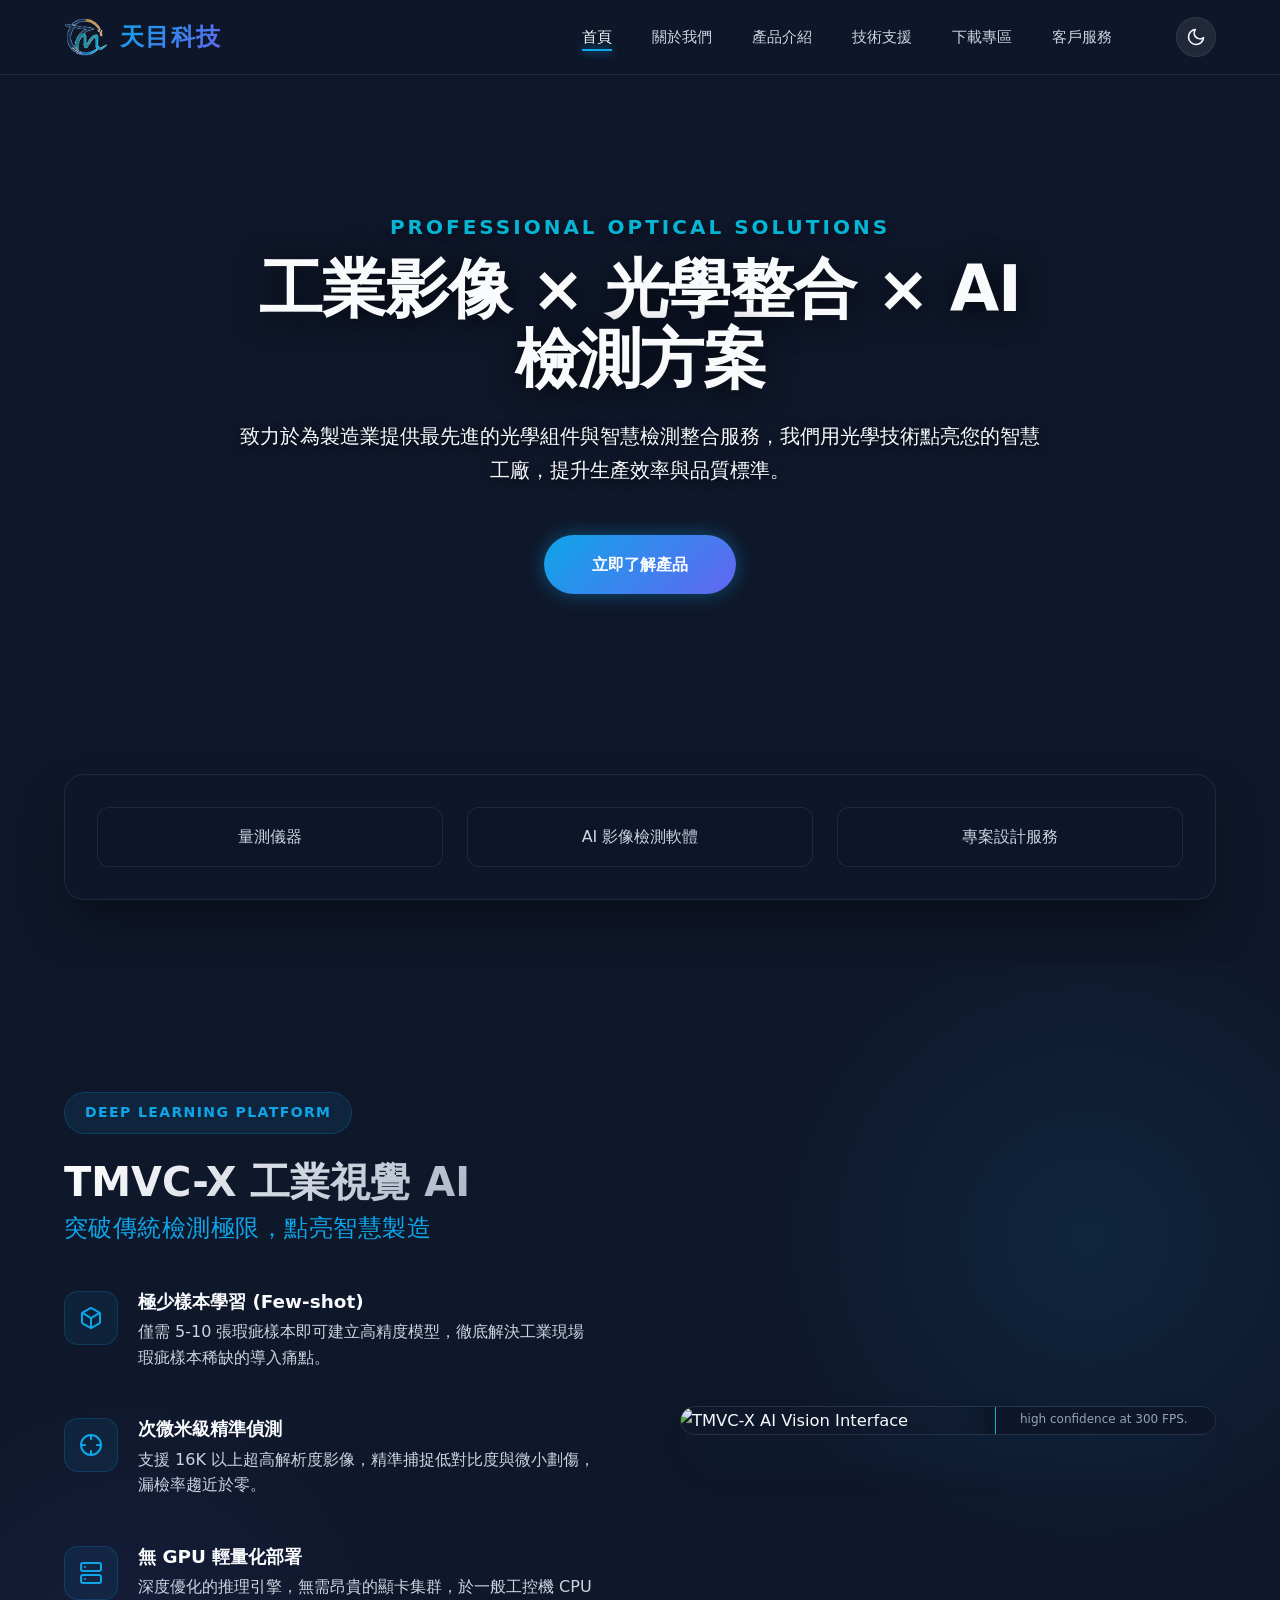
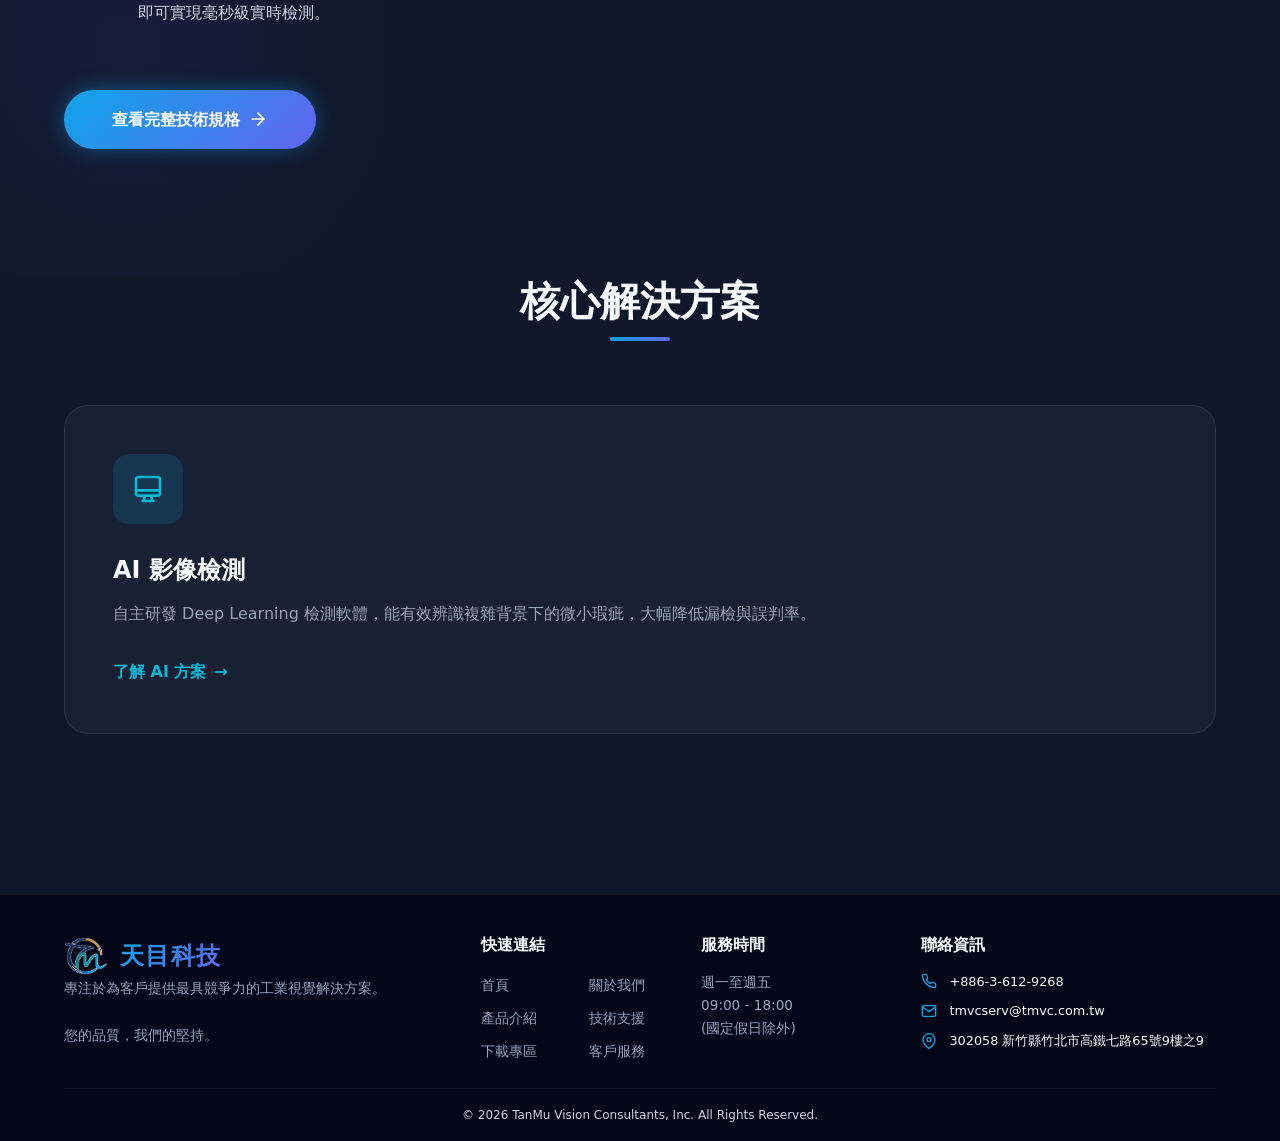
==== commit f48b8588: "Update_Icon" ====
--- a/index.html
+++ b/index.html
@@ -6,6 +6,7 @@
     <meta name="viewport" content="width=device-width, initial-scale=1.0">
     <title>天目科技 | 工業影像與光學整合專家</title>
     <meta name="description" content="天目科技 - 專業工業影像、光學整合與AI檢測方案提供商。">
+    <link rel="icon" href="images/TMVC_Icon.png" type="image/png">
 
     <!-- Google Fonts -->
     <link rel="preconnect" href="https://fonts.googleapis.com">
